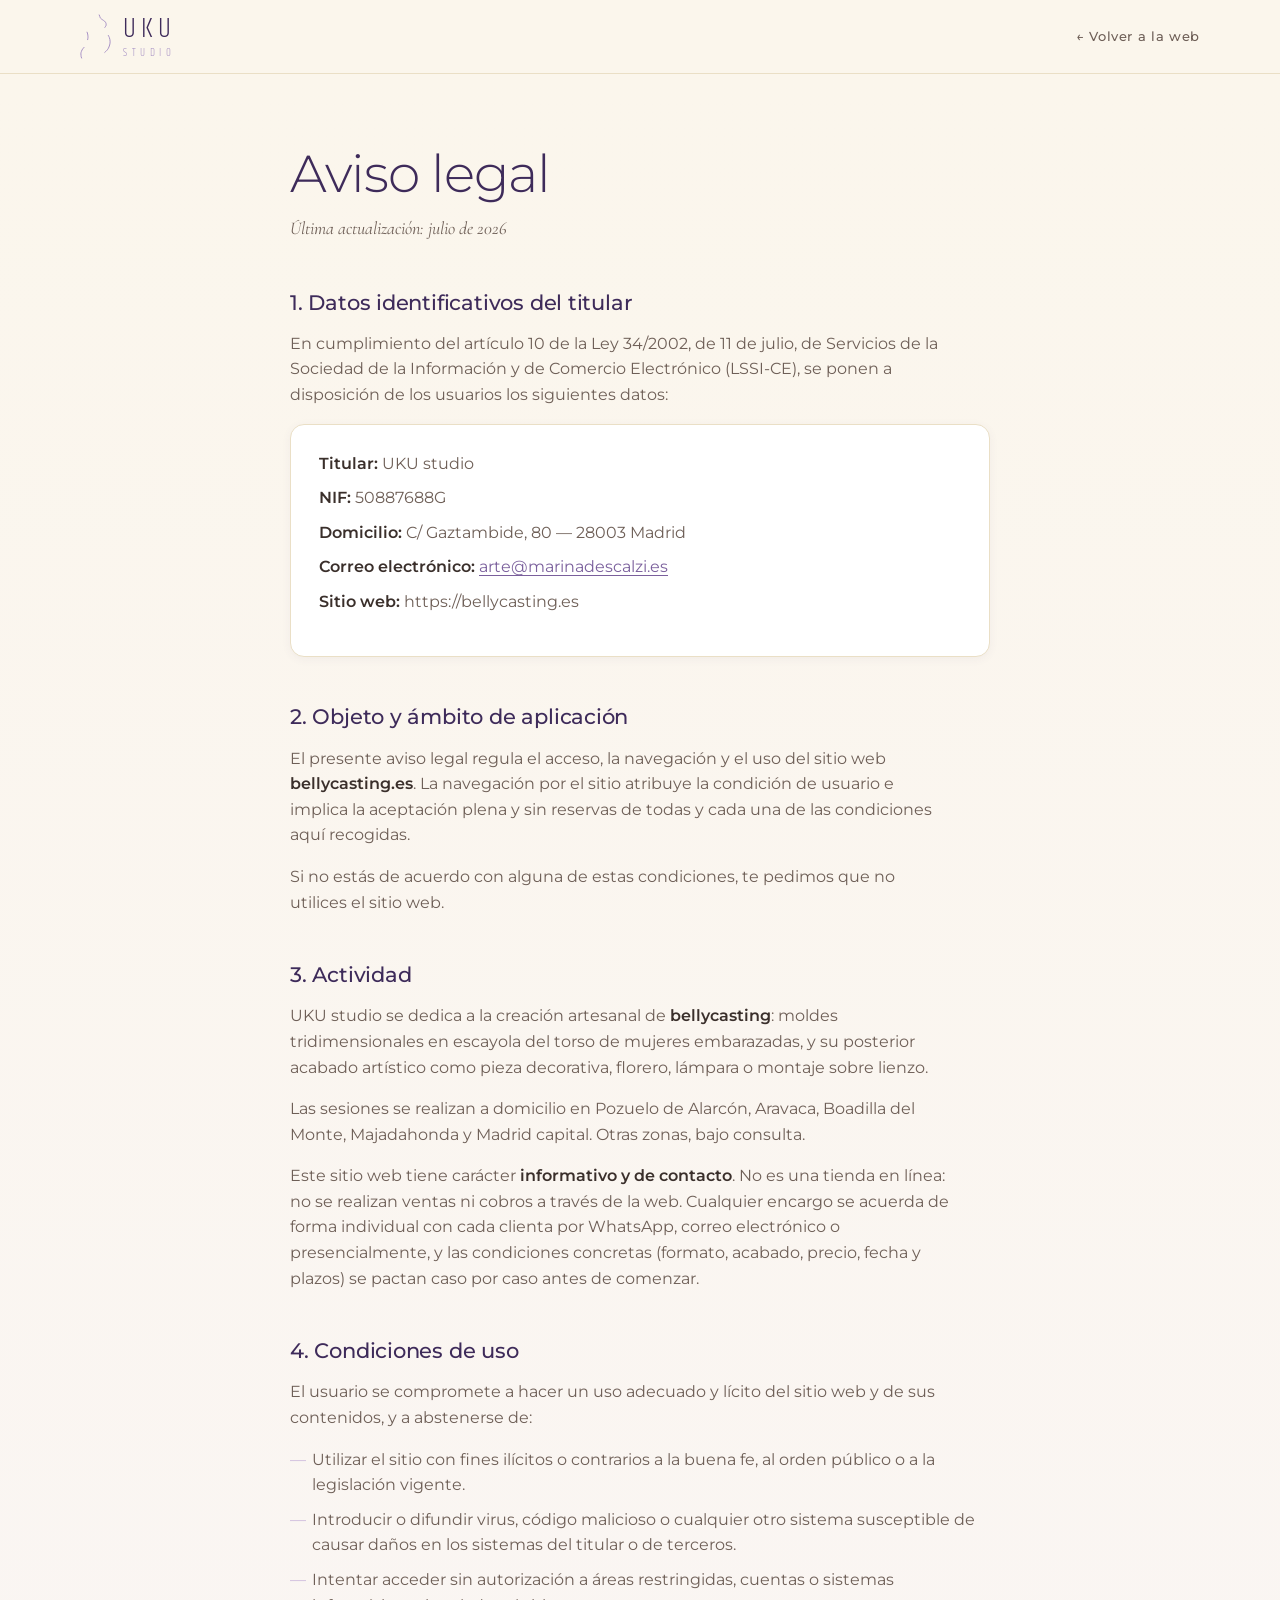
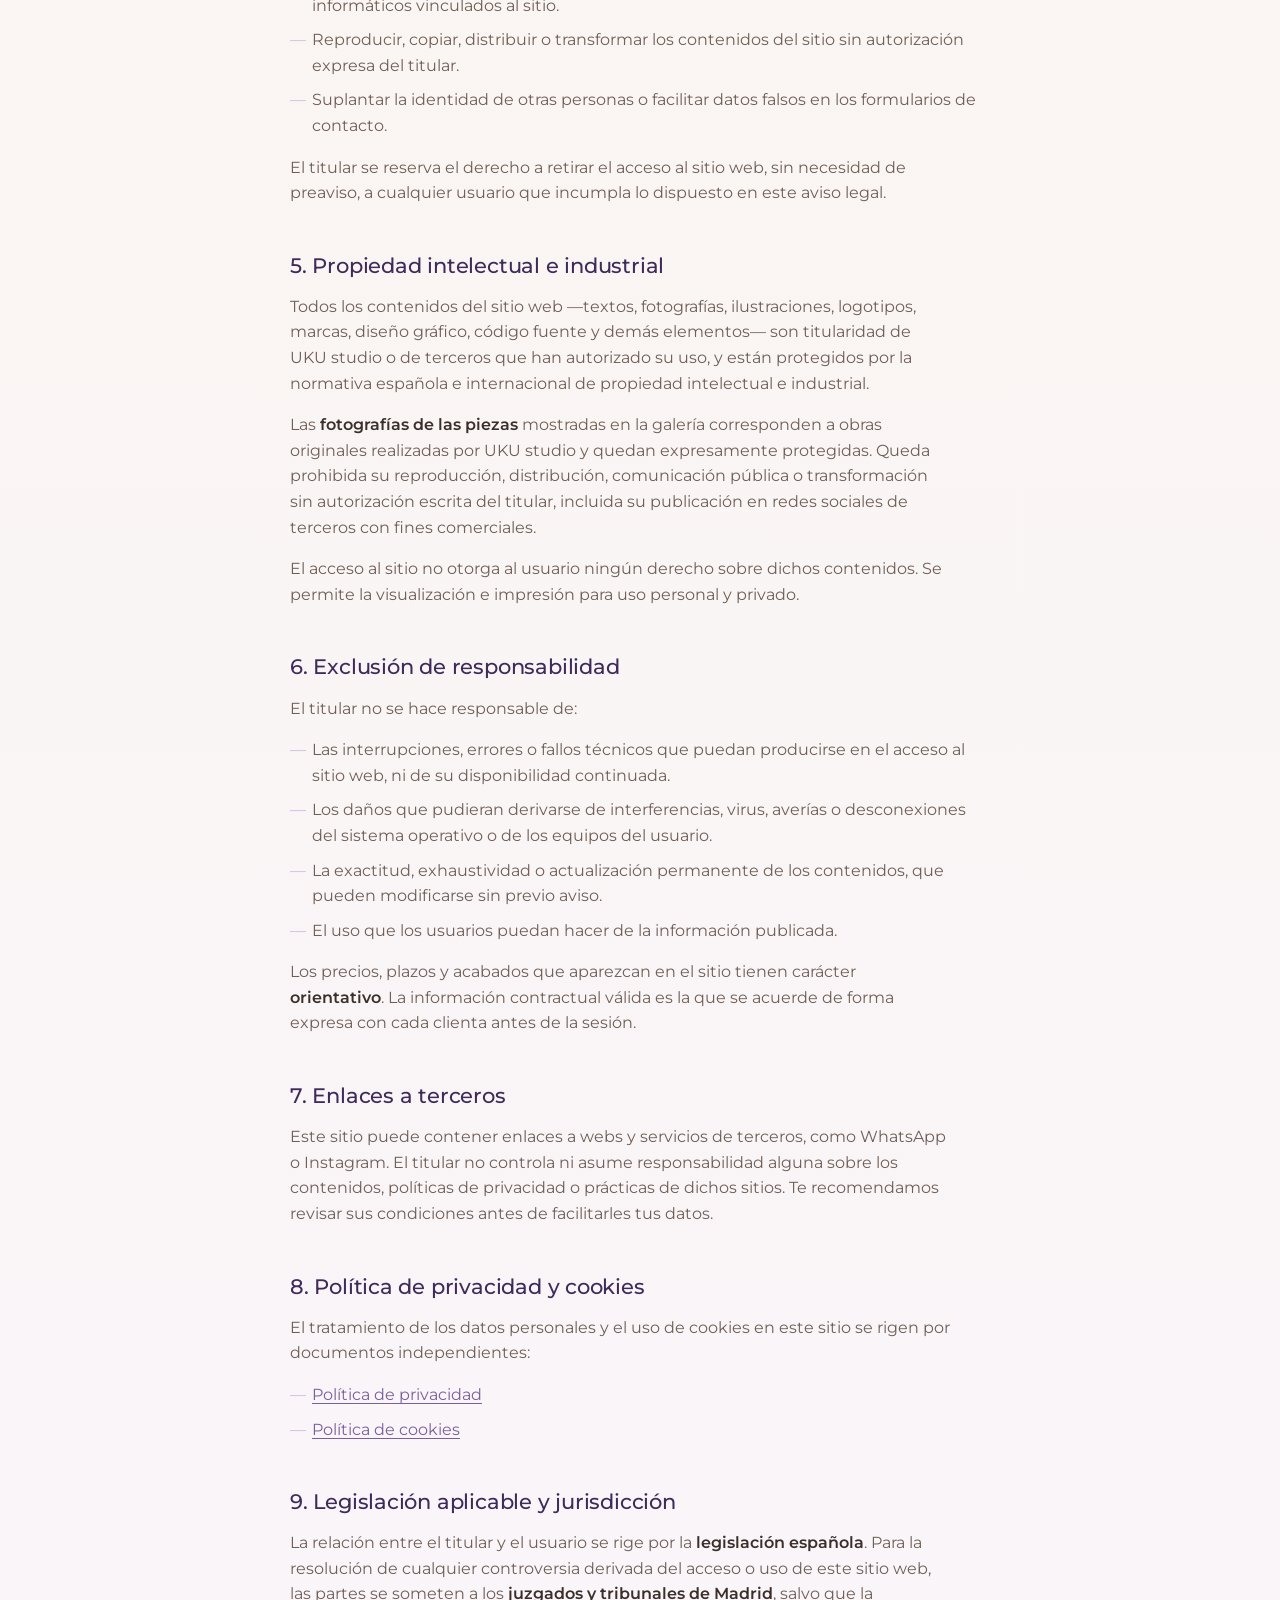
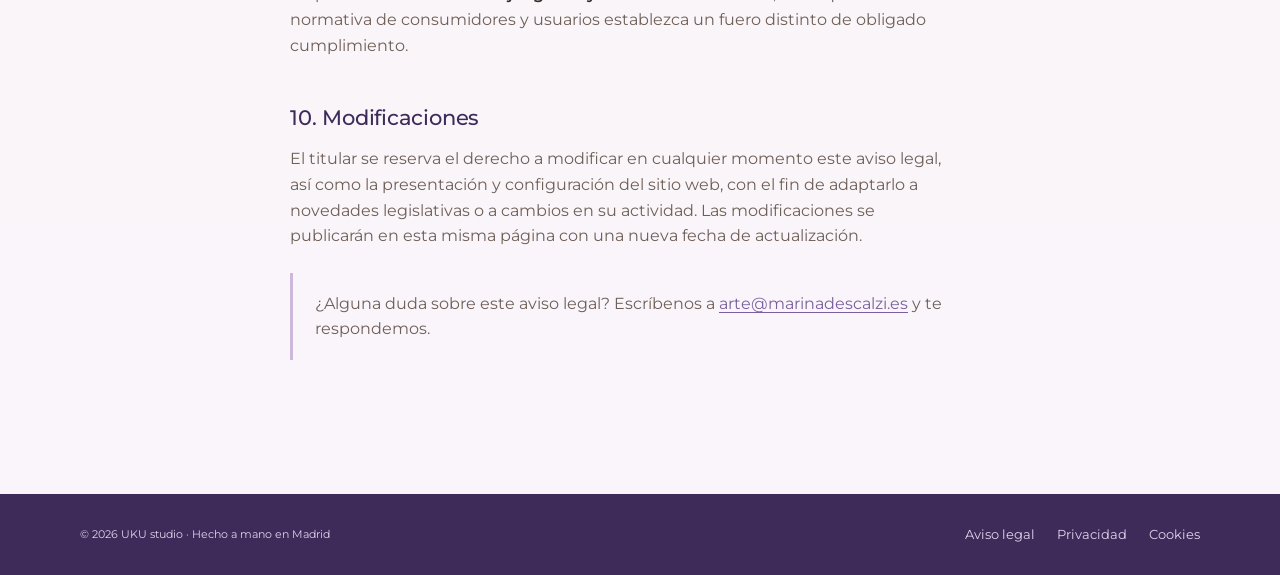
==== aviso-legal.html @ 210c11bb "Email de contacto y textos legales Email: hola@bellycasting.es pasa a arte@marinadescalzi.es en la s" ====
<!DOCTYPE html>
<html lang="es">
<head>
    <meta charset="UTF-8">
    <meta name="viewport" content="width=device-width, initial-scale=1.0">
    <meta name="description" content="Aviso legal de UKU studio — bellycasting artesanal en Madrid.">
    <meta name="robots" content="index, follow">
    <title>Aviso legal — UKU studio</title>
    <link rel="icon" type="image/svg+xml" href="images/favicon.svg">
    <link rel="preconnect" href="https://fonts.googleapis.com">
    <link rel="preconnect" href="https://fonts.gstatic.com" crossorigin>
    <link href="https://fonts.googleapis.com/css2?family=Cormorant+Garamond:ital,wght@0,400;0,500;1,400&family=Khand:wght@300;400;500&family=Montserrat:wght@300;400;500;600;700&display=swap" rel="stylesheet">
    <link rel="stylesheet" href="styles.css">
</head>
<body>

    <header class="legal-nav">
        <div class="legal-nav__inner">
            <a href="index.html" class="nav__brand" aria-label="UKU studio - Inicio">
                <span class="nav__brand-mark" aria-hidden="true">
                    <svg viewBox="-3 -3 106 153.2" xmlns="http://www.w3.org/2000/svg">
                        <path d="M62.7 0 C63 0.9 64 3.6 64.7 5.4 C65.4 7.2 65.8 9.1 67.2 10.9 C68.6 12.6 70.8 14.1 73.1 15.8 C75.4 17.5 79 19.4 81 21.2 C83 23 84.3 24.9 85.2 26.7 C86.1 28.4 86.3 29.9 86.4 31.6 C86.5 33.3 86.4 35.2 85.7 37 C84.9 38.8 82.6 41.6 82 42.5"/>
                        <path d="M21.2 58.8 C21.4 59.3 21.9 60.7 22.2 61.7 C22.6 62.8 23 64 23.2 65.2 C23.5 66.3 23.5 67.6 23.7 68.6 C23.9 69.7 24.1 70.6 24.2 71.6 C24.3 72.6 24.2 73.5 24.2 74.6 C24.2 75.6 24.3 76.9 24.2 78 C24.1 79.2 23.9 80.4 23.7 81.5 C23.5 82.6 23.3 84 23.2 84.4"/>
                        <path d="M93.8 70.1 C94.4 71.4 96.6 75.1 97.5 77.5 C98.4 79.9 98.8 82.1 99.3 84.4 C99.7 86.8 100 89.5 100 91.9 C100 94.2 99.7 96.4 99.3 98.8 C98.8 101.2 98.1 103.7 97.3 106.2 C96.4 108.6 95.4 111.2 94.1 113.6 C92.8 116 91.4 118.1 89.4 120.5 C87.3 122.9 83 126.7 81.7 127.9"/>
                        <path d="M10.9 110.6 C10.2 111.4 8.3 113.6 7.2 115.1 C6 116.5 4.8 117.9 4 119.5 C3.1 121.1 2.6 122.9 2 124.4 C1.4 126 0.8 127.4 0.5 128.9 C0.2 130.4 0 131.8 0 133.3 C0 134.9 0.3 136.7 0.5 138.3 C0.7 139.8 0.7 141.2 1 142.7 C1.3 144.2 2.2 146.4 2.5 147.2"/>
                    </svg>
                </span>
                <span class="nav__brand-text">
                    <span class="nav__brand-name">UKU</span>
                    <span class="nav__brand-sub" aria-label="studio"><span>S</span><span>T</span><span>U</span><span>D</span><span>I</span><span>O</span></span>
                </span>
            </a>
            <a href="index.html" class="legal-nav__back">← Volver a la web</a>
        </div>
    </header>

    <main class="legal">
        <div class="legal__inner">
            <h1>Aviso legal</h1>
            <p class="legal__updated">Última actualización: julio de 2026</p>

            <h2>1. Datos identificativos del titular</h2>
            <p>En cumplimiento del artículo 10 de la Ley 34/2002, de 11 de julio, de Servicios de la Sociedad de la Información y de Comercio Electrónico (LSSI-CE), se ponen a disposición de los usuarios los siguientes datos:</p>
            <div class="legal__card">
                <ul>
                    <li><strong>Titular:</strong> UKU studio</li>
                    <li><strong>NIF:</strong> 50887688G</li>
                    <li><strong>Domicilio:</strong> C/ Gaztambide, 80 — 28003 Madrid</li>
                    <li><strong>Correo electrónico:</strong> <a href="mailto:arte@marinadescalzi.es">arte@marinadescalzi.es</a></li>
                    <li><strong>Sitio web:</strong> https://bellycasting.es</li>
                </ul>
            </div>

            <h2>2. Objeto y ámbito de aplicación</h2>
            <p>El presente aviso legal regula el acceso, la navegación y el uso del sitio web <strong>bellycasting.es</strong>. La navegación por el sitio atribuye la condición de usuario e implica la aceptación plena y sin reservas de todas y cada una de las condiciones aquí recogidas.</p>
            <p>Si no estás de acuerdo con alguna de estas condiciones, te pedimos que no utilices el sitio web.</p>

            <h2>3. Actividad</h2>
            <p>UKU studio se dedica a la creación artesanal de <strong>bellycasting</strong>: moldes tridimensionales en escayola del torso de mujeres embarazadas, y su posterior acabado artístico como pieza decorativa, florero, lámpara o montaje sobre lienzo.</p>
            <p>Las sesiones se realizan a domicilio en Pozuelo de Alarcón, Aravaca, Boadilla del Monte, Majadahonda y Madrid capital. Otras zonas, bajo consulta.</p>
            <p>Este sitio web tiene carácter <strong>informativo y de contacto</strong>. No es una tienda en línea: no se realizan ventas ni cobros a través de la web. Cualquier encargo se acuerda de forma individual con cada clienta por WhatsApp, correo electrónico o presencialmente, y las condiciones concretas (formato, acabado, precio, fecha y plazos) se pactan caso por caso antes de comenzar.</p>

            <h2>4. Condiciones de uso</h2>
            <p>El usuario se compromete a hacer un uso adecuado y lícito del sitio web y de sus contenidos, y a abstenerse de:</p>
            <ul>
                <li>Utilizar el sitio con fines ilícitos o contrarios a la buena fe, al orden público o a la legislación vigente.</li>
                <li>Introducir o difundir virus, código malicioso o cualquier otro sistema susceptible de causar daños en los sistemas del titular o de terceros.</li>
                <li>Intentar acceder sin autorización a áreas restringidas, cuentas o sistemas informáticos vinculados al sitio.</li>
                <li>Reproducir, copiar, distribuir o transformar los contenidos del sitio sin autorización expresa del titular.</li>
                <li>Suplantar la identidad de otras personas o facilitar datos falsos en los formularios de contacto.</li>
            </ul>
            <p>El titular se reserva el derecho a retirar el acceso al sitio web, sin necesidad de preaviso, a cualquier usuario que incumpla lo dispuesto en este aviso legal.</p>

            <h2>5. Propiedad intelectual e industrial</h2>
            <p>Todos los contenidos del sitio web —textos, fotografías, ilustraciones, logotipos, marcas, diseño gráfico, código fuente y demás elementos— son titularidad de UKU studio o de terceros que han autorizado su uso, y están protegidos por la normativa española e internacional de propiedad intelectual e industrial.</p>
            <p>Las <strong>fotografías de las piezas</strong> mostradas en la galería corresponden a obras originales realizadas por UKU studio y quedan expresamente protegidas. Queda prohibida su reproducción, distribución, comunicación pública o transformación sin autorización escrita del titular, incluida su publicación en redes sociales de terceros con fines comerciales.</p>
            <p>El acceso al sitio no otorga al usuario ningún derecho sobre dichos contenidos. Se permite la visualización e impresión para uso personal y privado.</p>

            <h2>6. Exclusión de responsabilidad</h2>
            <p>El titular no se hace responsable de:</p>
            <ul>
                <li>Las interrupciones, errores o fallos técnicos que puedan producirse en el acceso al sitio web, ni de su disponibilidad continuada.</li>
                <li>Los daños que pudieran derivarse de interferencias, virus, averías o desconexiones del sistema operativo o de los equipos del usuario.</li>
                <li>La exactitud, exhaustividad o actualización permanente de los contenidos, que pueden modificarse sin previo aviso.</li>
                <li>El uso que los usuarios puedan hacer de la información publicada.</li>
            </ul>
            <p>Los precios, plazos y acabados que aparezcan en el sitio tienen carácter <strong>orientativo</strong>. La información contractual válida es la que se acuerde de forma expresa con cada clienta antes de la sesión.</p>

            <h2>7. Enlaces a terceros</h2>
            <p>Este sitio puede contener enlaces a webs y servicios de terceros, como WhatsApp o Instagram. El titular no controla ni asume responsabilidad alguna sobre los contenidos, políticas de privacidad o prácticas de dichos sitios. Te recomendamos revisar sus condiciones antes de facilitarles tus datos.</p>

            <h2>8. Política de privacidad y cookies</h2>
            <p>El tratamiento de los datos personales y el uso de cookies en este sitio se rigen por documentos independientes:</p>
            <ul>
                <li><a href="politica-privacidad.html">Política de privacidad</a></li>
                <li><a href="politica-cookies.html">Política de cookies</a></li>
            </ul>

            <h2>9. Legislación aplicable y jurisdicción</h2>
            <p>La relación entre el titular y el usuario se rige por la <strong>legislación española</strong>. Para la resolución de cualquier controversia derivada del acceso o uso de este sitio web, las partes se someten a los <strong>juzgados y tribunales de Madrid</strong>, salvo que la normativa de consumidores y usuarios establezca un fuero distinto de obligado cumplimiento.</p>

            <h2>10. Modificaciones</h2>
            <p>El titular se reserva el derecho a modificar en cualquier momento este aviso legal, así como la presentación y configuración del sitio web, con el fin de adaptarlo a novedades legislativas o a cambios en su actividad. Las modificaciones se publicarán en esta misma página con una nueva fecha de actualización.</p>

            <div class="legal__note">
                <p>¿Alguna duda sobre este aviso legal? Escríbenos a <a href="mailto:arte@marinadescalzi.es">arte@marinadescalzi.es</a> y te respondemos.</p>
            </div>
        </div>
    </main>

    <footer class="legal-foot">
        <div class="legal-foot__inner">
            <small>© <span id="year">2026</span> UKU studio · Hecho a mano en Madrid</small>
            <nav aria-label="Enlaces legales">
                <a href="aviso-legal.html">Aviso legal</a>
                <a href="politica-privacidad.html">Privacidad</a>
                <a href="politica-cookies.html">Cookies</a>
            </nav>
        </div>
    </footer>

    <script src="script.js"></script>
</body>
</html>
---- styles.css ----
/* ===========================================
   UKU studio — Bellycasting
   Paleta: Lavanda suave + Crema + Blanco roto
   Tipografía: Montserrat + Cormorant Garamond
   =========================================== */

:root {
    /* --- Paleta armónica (lavanda pastel suave + crema cálido dominante) --- */
    --lavender-50:  #F9F5FB;   /* fondo suavísimo */
    --lavender-100: #F0E8F5;   /* bloques claros */
    --lavender-200: #E1D4EC;   /* acentos claros */
    --lavender-300: #CBB8DC;   /* elementos decorativos */
    --lavender-500: #A791C4;   /* primario (más suave) */
    --lavender-700: #7A5F9C;   /* hover / énfasis (más suave) */
    --lavender-900: #3E2B5A;   /* titulares */

    --cream-50:  #FBF6EC;      /* fondo principal (más cálido) */
    --cream-100: #F5EEDF;      /* fondo secundario (más visible) */
    --cream-200: #EADFC6;      /* separadores */
    --cream-300: #D9C8A3;      /* acentos crema */

    --warm-800: #3A2F2B;       /* texto principal */
    --warm-600: #6E5F57;       /* texto secundario */
    --warm-400: #A89A90;       /* texto terciario */

    --sage: #B7C7AD;           /* acento verde para equilibrio */
    --peach: #F4D4BE;          /* acento melocotón sutil */

    --white: #FFFFFF;
    --black: #1A1423;

    /* --- Tipografía --- */
    --font-sans: 'Montserrat', system-ui, -apple-system, sans-serif;
    --font-serif: 'Cormorant Garamond', Georgia, serif;

    /* --- Escalas --- */
    --radius-sm: 8px;
    --radius-md: 14px;
    --radius-lg: 24px;
    --radius-xl: 40px;

    --shadow-sm: 0 2px 10px rgba(93, 69, 121, 0.06);
    --shadow-md: 0 10px 30px rgba(93, 69, 121, 0.08);
    --shadow-lg: 0 30px 60px rgba(93, 69, 121, 0.12);

    --container: 1200px;
    --gutter: clamp(20px, 4vw, 40px);

    --ease: cubic-bezier(0.4, 0, 0.2, 1);
    --ease-out: cubic-bezier(0, 0, 0.2, 1);
}

/* ============ RESET ============ */
*, *::before, *::after {
    box-sizing: border-box;
    margin: 0;
    padding: 0;
}

html {
    scroll-behavior: smooth;
    -webkit-text-size-adjust: 100%;
}

body {
    font-family: var(--font-sans);
    font-weight: 400;
    color: var(--warm-800);
    background: var(--cream-50);
    line-height: 1.6;
    font-size: 16px;
    overflow-x: hidden;
    -webkit-font-smoothing: antialiased;
    -moz-osx-font-smoothing: grayscale;
}

img { max-width: 100%; height: auto; display: block; }
a { color: inherit; text-decoration: none; }
button { font: inherit; cursor: pointer; border: none; background: none; }
ul, ol { list-style: none; }

/* ============ UTILIDADES ============ */
.container {
    width: 100%;
    max-width: var(--container);
    margin: 0 auto;
    padding: 0 var(--gutter);
}

.eyebrow {
    display: inline-block;
    font-size: 12px;
    font-weight: 500;
    letter-spacing: 0.25em;
    text-transform: uppercase;
    color: var(--lavender-500);
    margin-bottom: 20px;
    padding-bottom: 10px;
    position: relative;
}
.eyebrow::after {
    content: '';
    position: absolute;
    left: 0;
    bottom: 0;
    width: 32px;
    height: 1px;
    background: var(--lavender-300);
}

h1, h2, h3, h4 {
    font-family: var(--font-sans);
    color: var(--lavender-900);
    font-weight: 300;
    line-height: 1.15;
    letter-spacing: -0.02em;
}

h1 em, h2 em, h3 em {
    font-family: var(--font-serif);
    font-style: italic;
    font-weight: 500;
    font-size: 1.15em;
    color: var(--lavender-700);
}

h1 { font-size: clamp(42px, 6vw, 72px); }
h2 { font-size: clamp(32px, 4.5vw, 54px); }
h3 { font-size: clamp(20px, 2vw, 26px); font-weight: 500; }
h4 { font-size: 14px; font-weight: 600; letter-spacing: 0.1em; text-transform: uppercase; }

p { color: var(--warm-600); max-width: 60ch; }

.section-head {
    max-width: 640px;
    margin-bottom: 64px;
}
.section-head--center {
    margin-left: auto;
    margin-right: auto;
    text-align: center;
}
.section-head--center .eyebrow { display: inline-block; }
.section-head--center .eyebrow::after { left: 50%; transform: translateX(-50%); }
.section-head--center p { margin: 0 auto; }
.section-head p {
    margin-top: 20px;
    font-size: 17px;
    line-height: 1.7;
}

/* ============ BOTONES ============ */
.btn {
    display: inline-flex;
    align-items: center;
    justify-content: center;
    gap: 10px;
    padding: 16px 30px;
    font-size: 14px;
    font-weight: 500;
    letter-spacing: 0.05em;
    border-radius: 100px;
    transition: all 0.35s var(--ease);
    cursor: pointer;
    white-space: nowrap;
    border: 1px solid transparent;
}

.btn--primary {
    background: linear-gradient(135deg, var(--lavender-500) 0%, var(--lavender-700) 100%);
    color: var(--white);
    box-shadow: 0 10px 28px rgba(93, 69, 121, 0.3), inset 0 1px 0 rgba(255, 255, 255, 0.15);
    position: relative;
    overflow: hidden;
}
.btn--primary::after {
    content: '';
    position: absolute;
    inset: 0;
    background: linear-gradient(135deg, var(--lavender-700) 0%, var(--lavender-900) 100%);
    opacity: 0;
    transition: opacity 0.35s var(--ease);
    z-index: 0;
}
.btn--primary > * { position: relative; z-index: 1; }
.btn--primary:hover {
    transform: translateY(-2px);
    box-shadow: 0 16px 36px rgba(93, 69, 121, 0.45);
}
.btn--primary:hover::after { opacity: 1; }

.btn--ghost {
    background: transparent;
    color: var(--lavender-900);
    border-color: var(--lavender-300);
}
.btn--ghost:hover {
    background: var(--lavender-100);
    border-color: var(--lavender-500);
}

.btn--lg { padding: 20px 36px; font-size: 15px; }
.btn--full { width: 100%; }

.link-arrow {
    font-size: 14px;
    font-weight: 500;
    color: var(--lavender-700);
    letter-spacing: 0.03em;
    transition: color 0.3s var(--ease);
    display: inline-flex;
    align-items: center;
    gap: 6px;
}
.link-arrow span { transition: transform 0.3s var(--ease); display: inline-block; }
.link-arrow:hover { color: var(--lavender-900); }
.link-arrow:hover span { transform: translateX(4px); }

/* ============ NAV ============ */
.nav {
    position: fixed;
    top: 0;
    left: 0;
    right: 0;
    z-index: 100;
    padding: 18px 0;
    background: rgba(253, 251, 246, 0.75);
    backdrop-filter: blur(18px);
    -webkit-backdrop-filter: blur(18px);
    border-bottom: 1px solid transparent;
    transition: all 0.3s var(--ease);
}
.nav.is-scrolled {
    padding: 12px 0;
    background: rgba(253, 251, 246, 0.92);
    border-bottom-color: var(--cream-200);
}

.nav__inner {
    max-width: var(--container);
    margin: 0 auto;
    padding: 0 var(--gutter);
    display: flex;
    align-items: center;
    justify-content: space-between;
    gap: 40px;
}

.nav__brand {
    display: flex;
    align-items: center;
    gap: 12px;
    color: var(--lavender-900);
}
.nav__brand-mark {
    color: var(--lavender-500);
    width: 31px;
    height: 45px;
    display: block;
    flex-shrink: 0;
}
.nav__brand-mark svg { width: 100%; height: 100%; }
/* el trazo del logo es un filete finísimo; a tamaño de cabecera hay que
   engordarlo o desaparece, así que el grosor se fija en cada contexto */
.nav__brand-mark path { stroke-width: 3.4; }
.nav__brand-mark svg,
.hero__logo svg {
    fill: none;
    stroke: currentColor;
    stroke-linecap: round;
}
.nav__brand-text {
    display: inline-flex;
    flex-direction: column;
    line-height: 1;
    align-items: stretch;
}
.nav__brand-name {
    font-family: 'Khand', var(--font-sans);
    font-style: normal;
    font-size: 28px;
    font-weight: 300;
    color: var(--lavender-900);
    letter-spacing: 0.18em;
    text-transform: uppercase;
    text-align: left;
    /* el letter-spacing deja un hueco sobrante después de la última 'U';
       lo descontamos para que la caja mida exactamente el ancho visible de
       UKU y 'STUDIO' pueda empezar y terminar justo en los mismos puntos */
    margin-right: -0.18em;
}
.nav__brand-sub {
    display: flex;
    justify-content: space-between;
    letter-spacing: 0;
    font-family: 'Khand', var(--font-sans);
    font-size: 11px;
    font-weight: 300;
    text-transform: uppercase;
    color: var(--lavender-500);
    margin-top: 4px;
}
.nav__brand-sub span {
    flex: 0 0 auto;
}

.nav__links {
    display: flex;
    align-items: center;
    gap: 34px;
}
.nav__links a {
    font-size: 13px;
    font-weight: 500;
    letter-spacing: 0.05em;
    color: var(--warm-800);
    position: relative;
    padding: 6px 0;
    transition: color 0.3s var(--ease);
}
.nav__links a:not(.nav__cta)::after {
    content: '';
    position: absolute;
    left: 0; right: 0; bottom: 0;
    height: 1px;
    background: var(--lavender-500);
    transform: scaleX(0);
    transform-origin: center;
    transition: transform 0.3s var(--ease);
}
.nav__links a:not(.nav__cta):hover { color: var(--lavender-700); }
.nav__links a:not(.nav__cta):hover::after { transform: scaleX(1); }
.nav__links a:not(.nav__cta).is-active { color: var(--lavender-900); }
.nav__links a:not(.nav__cta).is-active::after { transform: scaleX(1); background: var(--lavender-900); }

.nav__cta {
    background: linear-gradient(135deg, var(--lavender-500) 0%, var(--lavender-700) 100%);
    color: var(--white) !important;
    padding: 12px 22px !important;
    border-radius: 100px;
    transition: all 0.3s var(--ease);
    box-shadow: 0 6px 18px rgba(141, 111, 177, 0.3);
}
.nav__cta::after { display: none !important; }
.nav__cta:hover {
    background: linear-gradient(135deg, var(--lavender-700) 0%, var(--lavender-900) 100%);
    transform: translateY(-1px);
    box-shadow: 0 10px 24px rgba(93, 69, 121, 0.4);
}

.nav__toggle {
    display: none;
    width: 32px;
    height: 32px;
    flex-direction: column;
    justify-content: center;
    gap: 5px;
    padding: 4px;
}
.nav__toggle span {
    display: block;
    height: 1.5px;
    background: var(--lavender-900);
    border-radius: 2px;
    transition: all 0.3s var(--ease);
}
.nav__toggle[aria-expanded="true"] span:nth-child(1) { transform: translateY(7px) rotate(45deg); }
.nav__toggle[aria-expanded="true"] span:nth-child(2) { opacity: 0; }
.nav__toggle[aria-expanded="true"] span:nth-child(3) { transform: translateY(-6px) rotate(-45deg); }

/* ============ HERO ============ */
.hero {
    position: relative;
    min-height: 100vh;
    padding: 140px 0 80px;
    display: flex;
    align-items: center;
    overflow: hidden;
    background: linear-gradient(155deg, var(--cream-100) 0%, var(--cream-50) 35%, var(--lavender-50) 70%, var(--lavender-100) 100%);
}

.hero__bg {
    position: absolute;
    inset: 0;
    pointer-events: none;
}
.hero__blob {
    position: absolute;
    border-radius: 50%;
    filter: blur(90px);
}
.hero__blob--1 {
    width: 620px;
    height: 620px;
    top: -180px;
    right: -160px;
    background: var(--lavender-300);
    opacity: 0.75;
}
.hero__blob--2 {
    width: 460px;
    height: 460px;
    bottom: -120px;
    left: -140px;
    background: var(--lavender-200);
    opacity: 0.6;
}
.hero::before {
    content: '';
    position: absolute;
    top: 20%;
    left: 35%;
    width: 300px;
    height: 300px;
    border-radius: 50%;
    background: var(--peach);
    opacity: 0.22;
    filter: blur(90px);
    pointer-events: none;
}

.hero__grid {
    width: 100%;
    max-width: var(--container);
    margin: 0 auto;
    padding: 0 var(--gutter);
    display: grid;
    grid-template-columns: 1.1fr 1fr;
    gap: 80px;
    align-items: center;
    position: relative;
    z-index: 1;
}

.hero__copy { max-width: 560px; }

.hero__title {
    font-size: clamp(52px, 7vw, 92px);
    line-height: 1.02;
    letter-spacing: -0.03em;
    margin-bottom: 28px;
}

.hero__lead {
    font-size: 18px;
    line-height: 1.7;
    color: var(--warm-600);
    margin-bottom: 40px;
    max-width: 480px;
}

.hero__cta {
    display: flex;
    gap: 14px;
    flex-wrap: wrap;
    margin-bottom: 48px;
}

.hero__badges {
    display: flex;
    flex-wrap: wrap;
    gap: 24px 32px;
    font-size: 13px;
    color: var(--warm-600);
    letter-spacing: 0.03em;
}
.hero__badges li { display: flex; align-items: center; gap: 8px; }
.hero__badges span {
    color: var(--lavender-500);
    font-size: 8px;
    width: 10px;
    height: 10px;
    background: var(--lavender-500);
    border-radius: 50%;
    display: inline-block;
    box-shadow: 0 0 0 4px var(--lavender-100);
    text-indent: -9999px;
}

.hero__visual { position: relative; }

.hero__frame {
    position: relative;
    aspect-ratio: 4 / 5;
    max-width: 460px;
    margin-left: auto;
    border-radius: var(--radius-lg);
    overflow: visible;
}
.hero__img {
    position: absolute;
    inset: 0;
    background-size: cover;
    background-position: center;
    border-radius: var(--radius-lg);
    box-shadow: 0 40px 80px rgba(93, 69, 121, 0.25), 0 20px 40px rgba(93, 69, 121, 0.15);
    filter: none;
}
.hero__img::after {
    content: '';
    position: absolute;
    inset: 0;
    border-radius: var(--radius-lg);
    background: linear-gradient(180deg, rgba(141, 111, 177, 0) 50%, rgba(93, 69, 121, 0.18) 100%);
    pointer-events: none;
}
.hero__frame::before {
    content: '';
    position: absolute;
    inset: -16px;
    border: 1.5px solid var(--lavender-300);
    border-radius: var(--radius-lg);
    opacity: 0.9;
    z-index: -1;
}
.hero__frame::after {
    content: '';
    position: absolute;
    inset: -30px -30px auto auto;
    width: 80px;
    height: 80px;
    background: var(--lavender-200);
    border-radius: 50%;
    opacity: 0.4;
    filter: blur(10px);
    z-index: -1;
}

.hero__tag {
    position: absolute;
    background: var(--white);
    padding: 14px 20px;
    border-radius: var(--radius-md);
    box-shadow: var(--shadow-md);
    display: flex;
    flex-direction: column;
    gap: 2px;
}
.hero__tag small {
    font-size: 10px;
    letter-spacing: 0.2em;
    text-transform: uppercase;
    color: var(--warm-400);
}
.hero__tag strong {
    font-family: var(--font-serif);
    font-size: 20px;
    font-style: italic;
    color: var(--lavender-900);
}
.hero__tag--top { top: 30px; left: -30px; }
.hero__tag--bottom { bottom: 30px; left: -20px; }

.hero__scroll {
    position: absolute;
    bottom: 30px;
    left: 50%;
    transform: translateX(-50%);
    width: 24px;
    height: 40px;
    border: 1px solid var(--lavender-300);
    border-radius: 100px;
    display: flex;
    justify-content: center;
    padding-top: 8px;
}
.hero__scroll span {
    width: 2px;
    height: 8px;
    background: var(--lavender-500);
    border-radius: 2px;
    animation: scroll 1.8s ease-in-out infinite;
}
@keyframes scroll {
    0% { transform: translateY(0); opacity: 0; }
    50% { opacity: 1; }
    100% { transform: translateY(12px); opacity: 0; }
}

/* ============ VALUES ============ */
.values {
    padding: 100px 0 40px;
    background: var(--cream-50);
}
.values__grid {
    display: grid;
    grid-template-columns: repeat(4, 1fr);
    gap: 40px;
    padding: 50px var(--gutter);
    border-top: 1px solid var(--cream-200);
    border-bottom: 1px solid var(--cream-200);
}
.value {
    display: flex;
    flex-direction: column;
    gap: 10px;
}
.value__num {
    font-family: var(--font-serif);
    font-style: italic;
    font-size: 28px;
    color: var(--lavender-500);
    margin-bottom: 8px;
}
.value h3 {
    font-size: 18px;
    font-weight: 500;
    margin-bottom: 4px;
}
.value p {
    font-size: 14px;
    line-height: 1.6;
}

/* ============ SERVICES ============ */
.services {
    padding: 120px 0;
    background: var(--cream-50);
}

.services__grid {
    display: grid;
    grid-template-columns: repeat(3, 1fr);
    gap: 30px;
    margin-bottom: 40px;
}

.service {
    background: var(--white);
    border-radius: var(--radius-lg);
    overflow: hidden;
    transition: all 0.45s var(--ease);
    position: relative;
    border: 1px solid var(--cream-200);
    display: flex;
    flex-direction: column;
}
.service:hover {
    transform: translateY(-6px);
    box-shadow: var(--shadow-lg);
    border-color: var(--lavender-200);
}

.service--featured {
    background: linear-gradient(180deg, var(--lavender-50) 0%, var(--white) 100%);
    border-color: var(--lavender-200);
}

.service__tag {
    position: absolute;
    top: 20px;
    right: 20px;
    background: var(--lavender-900);
    color: var(--cream-50);
    font-size: 10px;
    letter-spacing: 0.15em;
    text-transform: uppercase;
    padding: 6px 14px;
    border-radius: 100px;
    z-index: 2;
}

.service__img {
    aspect-ratio: 4 / 3;
    background-size: cover;
    background-position: center;
    filter: none;
    transition: transform 0.8s var(--ease);
}
.service:hover .service__img { transform: scale(1.04); }

.service__body {
    padding: 32px 30px 30px;
    display: flex;
    flex-direction: column;
    flex: 1;
    gap: 16px;
}
.service__body h3 { font-weight: 500; }
.service__body > p {
    font-size: 15px;
    color: var(--warm-600);
    line-height: 1.6;
}

.service__features {
    margin-top: auto;
    padding: 18px 0;
    border-top: 1px solid var(--cream-200);
    display: flex;
    flex-direction: column;
    gap: 8px;
}
.service__features li {
    font-size: 13px;
    color: var(--warm-600);
    padding-left: 18px;
    position: relative;
}
.service__features li::before {
    content: '';
    position: absolute;
    left: 0;
    top: 9px;
    width: 8px;
    height: 1px;
    background: var(--lavender-500);
}

.service__foot {
    display: flex;
    justify-content: space-between;
    align-items: center;
    padding-top: 16px;
    border-top: 1px solid var(--cream-200);
}

.price {
    font-size: 13px;
    color: var(--warm-400);
    letter-spacing: 0.03em;
}
.price strong {
    font-family: var(--font-serif);
    font-style: italic;
    font-weight: 500;
    font-size: 22px;
    color: var(--lavender-900);
    display: inline-block;
    margin-left: 4px;
}

.services__note {
    text-align: center;
    font-size: 13px;
    color: var(--warm-400);
    font-style: italic;
    padding: 20px;
}

/* ============ GALLERY ============ */
.gallery {
    padding: 120px 0;
    background: linear-gradient(180deg, var(--cream-50) 0%, var(--lavender-50) 100%);
}

.gallery__grid {
    display: grid;
    grid-template-columns: repeat(3, 1fr);
    grid-auto-rows: 280px;
    gap: 18px;
}

.gallery__item {
    position: relative;
    overflow: hidden;
    border-radius: var(--radius-md);
    background: var(--cream-100);
    cursor: pointer;
}
.gallery__item img {
    width: 100%;
    height: 100%;
    object-fit: cover;
    transition: transform 0.7s var(--ease);
    filter: none;
}
.gallery__item:hover img { transform: scale(1.06); }

.gallery__item::after {
    content: '';
    position: absolute;
    inset: 0;
    background: linear-gradient(180deg, transparent 50%, rgba(47, 30, 69, 0.5) 100%);
    opacity: 0;
    transition: opacity 0.4s var(--ease);
}
.gallery__item:hover::after { opacity: 1; }

.gallery__item figcaption {
    position: absolute;
    bottom: 20px;
    left: 20px;
    z-index: 2;
    color: var(--white);
    font-family: var(--font-serif);
    font-style: italic;
    font-size: 18px;
    letter-spacing: 0.02em;
    opacity: 0;
    transform: translateY(10px);
    transition: all 0.4s var(--ease);
}
.gallery__item:hover figcaption {
    opacity: 1;
    transform: translateY(0);
}

.gallery__item--tall { grid-row: span 2; }
.gallery__item--wide { grid-column: span 2; }

/* ============ DESPUÉS DEL MOLDE ============ */
/* reutiliza .gallery__grid / .gallery__item; solo cambia el fondo para
   separarse del Proceso (crema) que va justo antes */
.finishes {
    padding: 120px 0;
    background: linear-gradient(180deg, var(--cream-50) 0%, var(--cream-100) 100%);
}
.finishes .section-head { margin-bottom: 56px; }
/* las ocho fotos son verticales: celda alta y cuatro columnas para que
   quepan en dos filas sin recortar el torso */
.finishes__grid {
    grid-template-columns: repeat(4, 1fr);
    grid-auto-rows: 420px;
}
@media (max-width: 1024px) {
    .finishes__grid { grid-template-columns: repeat(2, 1fr); grid-auto-rows: 400px; }
}
@media (max-width: 720px) {
    .finishes__grid { grid-template-columns: 1fr; grid-auto-rows: 380px; }
}

/* ============ PROCESS ============ */
.process {
    padding: 120px 0;
    background: var(--cream-50);
}

.process__steps {
    display: grid;
    grid-template-columns: repeat(5, 1fr);
    gap: 30px;
    counter-reset: step;
    position: relative;
}
.process__steps::before {
    content: '';
    position: absolute;
    top: 30px;
    left: 10%;
    right: 10%;
    height: 1px;
    background: linear-gradient(90deg, transparent, var(--lavender-300), transparent);
    z-index: 0;
}

.step {
    position: relative;
    z-index: 1;
}
.step__num {
    font-family: var(--font-serif);
    font-style: italic;
    font-size: 28px;
    color: var(--lavender-700);
    background: var(--cream-50);
    width: 60px;
    height: 60px;
    border-radius: 50%;
    border: 1px solid var(--lavender-300);
    display: flex;
    align-items: center;
    justify-content: center;
    margin-bottom: 22px;
    transition: all 0.4s var(--ease);
}
.step:hover .step__num,
.step.is-visible .step__num {
    background: var(--lavender-500);
    color: var(--white);
    border-color: var(--lavender-500);
    transform: scale(1.05);
}
.step__body h3 {
    font-size: 17px;
    font-weight: 500;
    margin-bottom: 8px;
}
.step__body p {
    font-size: 14px;
    line-height: 1.6;
    color: var(--warm-600);
}

/* ============ ABOUT ============ */
.about {
    padding: 120px 0;
    background: var(--lavender-50);
    position: relative;
    overflow: hidden;
}

.about__grid {
    display: grid;
    grid-template-columns: 1fr 1.1fr;
    gap: 80px;
    align-items: center;
}

.about__image {
    position: relative;
    aspect-ratio: 3 / 4;
    max-width: 460px;
}
.about__photo {
    width: 100%;
    height: 100%;
    background-size: cover;
    background-position: center;
    border-radius: var(--radius-lg);
    filter: none;
    box-shadow: var(--shadow-lg);
}
.about__image::before {
    content: '';
    position: absolute;
    top: -20px;
    left: -20px;
    width: 100%;
    height: 100%;
    border: 1px solid var(--lavender-300);
    border-radius: var(--radius-lg);
    opacity: 0.6;
    z-index: 0;
}

.about__badge {
    position: absolute;
    bottom: -30px;
    right: -30px;
    width: 120px;
    height: 120px;
    background: var(--cream-50);
    border-radius: 50%;
    display: flex;
    align-items: center;
    justify-content: center;
    color: var(--lavender-700);
    box-shadow: var(--shadow-md);
    animation: rotate 20s linear infinite;
}
.about__badge svg { width: 100%; height: 100%; padding: 10px; }
@keyframes rotate { to { transform: rotate(360deg); } }

.about__copy { max-width: 540px; }
.about__lead {
    font-size: 18px;
    line-height: 1.6;
    color: var(--warm-800);
    margin-bottom: 20px;
    max-width: none;
}
.about__copy p {
    margin-bottom: 18px;
    line-height: 1.8;
    max-width: none;
}
.about__copy p em {
    font-family: var(--font-serif);
    font-style: italic;
    color: var(--lavender-700);
    font-size: 1.05em;
}
.about__copy .btn { margin-top: 20px; }

/* ============ FAQ ============ */
.faq {
    padding: 120px 0;
    background: var(--cream-50);
}

.faq__list {
    max-width: 820px;
    margin: 0 auto;
}

.faq__item {
    border-bottom: 1px solid var(--cream-200);
    transition: all 0.3s var(--ease);
}
.faq__item:first-child { border-top: 1px solid var(--cream-200); }

.faq__item summary {
    list-style: none;
    padding: 28px 60px 28px 0;
    cursor: pointer;
    font-size: 17px;
    font-weight: 500;
    color: var(--lavender-900);
    position: relative;
    transition: color 0.3s var(--ease);
}
.faq__item summary::-webkit-details-marker { display: none; }
.faq__item summary::after {
    content: '';
    position: absolute;
    right: 6px;
    top: 50%;
    width: 14px;
    height: 14px;
    border-right: 1.5px solid var(--lavender-500);
    border-bottom: 1.5px solid var(--lavender-500);
    transform: translateY(-70%) rotate(45deg);
    transition: all 0.35s var(--ease);
}
.faq__item[open] summary::after {
    transform: translateY(-30%) rotate(-135deg);
}
.faq__item summary:hover { color: var(--lavender-700); }

.faq__content {
    padding: 0 60px 28px 0;
    animation: fadeIn 0.4s var(--ease-out);
}
.faq__content p {
    font-size: 15px;
    line-height: 1.75;
    color: var(--warm-600);
    max-width: none;
}
.faq__content strong {
    color: var(--lavender-900);
    font-weight: 500;
}
@keyframes fadeIn {
    from { opacity: 0; transform: translateY(-4px); }
    to { opacity: 1; transform: translateY(0); }
}

/* ============ CONTACT ============ */
.contact {
    padding: 120px 0;
    background: linear-gradient(180deg, var(--cream-50) 0%, var(--lavender-100) 100%);
}

.contact__grid {
    display: grid;
    grid-template-columns: 1fr 1fr;
    gap: 80px;
    align-items: start;
}

.contact__copy h2 { margin-bottom: 20px; }
.contact__copy > p {
    font-size: 17px;
    line-height: 1.7;
    margin-bottom: 36px;
    max-width: 480px;
}

.contact__details {
    margin-top: 48px;
    display: flex;
    flex-direction: column;
    gap: 20px;
    padding-top: 40px;
    border-top: 1px solid var(--lavender-200);
}
.contact__details li {
    display: flex;
    align-items: flex-start;
    gap: 16px;
}
.contact__icon {
    width: 40px;
    height: 40px;
    border-radius: 50%;
    background: var(--white);
    display: flex;
    align-items: center;
    justify-content: center;
    color: var(--lavender-500);
    flex-shrink: 0;
    box-shadow: var(--shadow-sm);
}
.contact__details strong {
    display: block;
    font-size: 12px;
    letter-spacing: 0.1em;
    text-transform: uppercase;
    color: var(--warm-400);
    font-weight: 500;
    margin-bottom: 2px;
}
.contact__details a {
    color: var(--lavender-700);
    transition: color 0.3s var(--ease);
}
.contact__details a:hover { color: var(--lavender-900); }

.contact__form {
    background: var(--white);
    padding: 44px 40px;
    border-radius: var(--radius-lg);
    box-shadow: var(--shadow-md);
    border: 1px solid var(--cream-200);
}
.contact__form h3 {
    font-size: 22px;
    font-weight: 500;
    margin-bottom: 28px;
}

.field { margin-bottom: 20px; }
.field label {
    display: block;
    font-size: 12px;
    font-weight: 500;
    letter-spacing: 0.08em;
    text-transform: uppercase;
    color: var(--warm-600);
    margin-bottom: 8px;
}
.field input,
.field textarea {
    width: 100%;
    padding: 14px 18px;
    background: var(--cream-50);
    border: 1px solid var(--cream-200);
    border-radius: var(--radius-sm);
    font-family: inherit;
    font-size: 15px;
    color: var(--warm-800);
    transition: all 0.3s var(--ease);
}
.field input:focus,
.field textarea:focus {
    outline: none;
    border-color: var(--lavender-500);
    background: var(--white);
    box-shadow: 0 0 0 4px var(--lavender-100);
}
.field textarea { resize: vertical; min-height: 100px; }

.field--half {
    display: grid;
    grid-template-columns: 1fr 1fr;
    gap: 14px;
    margin-bottom: 20px;
}
.field--half label { margin-bottom: 8px; }

.form__note {
    display: block;
    font-size: 11px;
    color: var(--warm-400);
    text-align: center;
    margin-top: 16px;
    line-height: 1.5;
}
.form__note a {
    color: var(--lavender-700);
    text-decoration: underline;
    text-underline-offset: 2px;
}
.form__note a:hover { color: var(--lavender-900); }

/* ============ FOOTER ============ */
.footer {
    background: var(--lavender-900);
    color: var(--cream-100);
    padding: 80px 0 0;
}
.footer__inner {
    display: grid;
    grid-template-columns: 1.2fr 2fr;
    gap: 60px;
    padding-bottom: 60px;
}
.footer__brand .nav__brand-text {
    margin-bottom: 16px;
}
.footer__brand .nav__brand-name {
    color: var(--cream-50);
    font-size: 42px;
}
.footer__brand .nav__brand-sub {
    color: var(--lavender-300);
    font-size: 14px;
    margin-top: 6px;
}
.footer__brand p {
    color: var(--lavender-300);
    font-size: 14px;
    margin-top: 20px;
    line-height: 1.7;
    max-width: none;
}
.footer__cols {
    display: grid;
    grid-template-columns: repeat(3, 1fr);
    gap: 30px;
}
.footer__cols h4 {
    color: var(--cream-50);
    margin-bottom: 20px;
    font-size: 11px;
}
.footer__cols a {
    display: block;
    padding: 6px 0;
    color: var(--lavender-300);
    font-size: 14px;
    transition: color 0.3s var(--ease);
}
.footer__cols a:hover { color: var(--cream-50); }

.footer__bottom {
    border-top: 1px solid rgba(255, 255, 255, 0.08);
    padding: 22px 0;
    text-align: center;
}
.footer__bottom small {
    color: var(--lavender-300);
    font-size: 12px;
    letter-spacing: 0.05em;
}

/* ============ BACK TO TOP ============ */
.back-top {
    position: fixed;
    bottom: 76px;
    right: 20px;
    width: 40px;
    height: 40px;
    aspect-ratio: 1 / 1;
    padding: 0;
    border: 1px solid var(--lavender-300);
    border-radius: 50%;
    background: rgba(253, 251, 246, 0.92);
    color: var(--lavender-700);
    display: flex;
    align-items: center;
    justify-content: center;
    cursor: pointer;
    z-index: 90;
    opacity: 0;
    pointer-events: none;
    transform: translateY(8px);
    transition: opacity 0.3s var(--ease), transform 0.3s var(--ease), background 0.3s var(--ease);
    box-shadow: 0 4px 12px rgba(62, 43, 90, 0.08);
}
.back-top.is-visible {
    opacity: 1;
    pointer-events: auto;
    transform: translateY(0);
}
.back-top:hover {
    background: var(--lavender-500);
    color: var(--white);
    border-color: var(--lavender-500);
}
@media (max-width: 720px) {
    .back-top { bottom: 66px; right: 16px; width: 36px; height: 36px; }
}

/* ============ WHATSAPP FLOAT ============ */
.wa-float {
    position: fixed;
    bottom: 20px;
    right: 20px;
    width: 44px;
    height: 44px;
    aspect-ratio: 1 / 1;
    padding: 0;
    border-radius: 50%;
    background: #25D366;
    color: white;
    display: flex;
    align-items: center;
    justify-content: center;
    z-index: 90;
    box-shadow: 0 4px 12px rgba(37, 211, 102, 0.3);
    transition: all 0.3s var(--ease);
}
.wa-float svg { width: 22px; height: 22px; }
.wa-float:hover {
    transform: scale(1.08);
    box-shadow: 0 8px 20px rgba(37, 211, 102, 0.45);
}

/* ============ REVEAL ANIMATION ============ */
.reveal {
    opacity: 0;
    transform: translateY(24px);
    transition: opacity 0.9s var(--ease-out), transform 0.9s var(--ease-out);
}
.reveal.is-visible {
    opacity: 1;
    transform: translateY(0);
}

/* ============ HERO LOGO PLACEHOLDER ============ */
.hero__title-row {
    display: flex;
    align-items: center;
    gap: 24px;
    margin-bottom: 28px;
}
.hero__title-row .hero__title {
    margin-bottom: 0;
    flex: 1;
}
.hero__logo {
    width: 102px;
    height: 148px;
    flex-shrink: 0;
    color: var(--lavender-700);
    display: flex;
    align-items: center;
    justify-content: center;
}
.hero__logo svg {
    width: 100%;
    height: 100%;
}
.hero__logo path { stroke-width: 1.8; }
@media (max-width: 720px) {
    .hero__title-row { gap: 16px; }
    .hero__logo { width: 66px; height: 96px; }
    .hero__logo path { stroke-width: 2.6; }
}

/* ============ SERVICIOS — 4 COLUMNAS ============ */
.services__grid--four {
    grid-template-columns: repeat(4, 1fr);
    gap: 24px;
}
.services__grid--four .service__body {
    padding: 24px 22px 22px;
    gap: 12px;
}
.services__grid--four .service__body h3 {
    font-size: 22px;
}
.service__caption {
    font-family: var(--font-serif);
    font-style: italic;
    font-size: 14px;
    color: var(--lavender-700);
    margin-top: -4px;
}

/* ============ ACABADOS Y MATERIALES ============ */
.materials {
    display: grid;
    grid-template-columns: 1.1fr 0.9fr;
    gap: 50px;
    align-items: center;
    margin: 60px 0 30px;
    padding: 50px;
    background: var(--lavender-50);
    border-radius: var(--radius-lg);
    border: 1px solid var(--lavender-100);
}
.materials__copy h3 {
    font-size: clamp(24px, 2.4vw, 32px);
    font-weight: 500;
    margin: 8px 0 16px;
    color: var(--lavender-900);
}
.materials__copy p {
    color: var(--warm-600);
    font-size: 15px;
    margin-bottom: 20px;
    line-height: 1.65;
}
.materials__list {
    display: grid;
    grid-template-columns: repeat(2, 1fr);
    gap: 10px 24px;
}
.materials__list li {
    font-size: 14px;
    color: var(--warm-800);
    padding-left: 18px;
    position: relative;
}
.materials__list li::before {
    content: '';
    position: absolute;
    left: 0;
    top: 9px;
    width: 8px;
    height: 1px;
    background: var(--lavender-500);
}
.materials__image {
    aspect-ratio: 1 / 1;
    background-size: cover;
    background-position: center;
    border-radius: var(--radius-md);
    box-shadow: var(--shadow-md);
}

/* ============ SIGNIFICADO DE UKU ============ */
.about__meaning {
    margin: 36px 0 28px;
    padding: 28px 30px;
    border-left: 2px solid var(--lavender-300);
    background: var(--lavender-50);
    border-radius: 0 var(--radius-md) var(--radius-md) 0;
}
.about__meaning-title {
    font-family: var(--font-serif);
    font-weight: 500;
    font-size: 28px;
    color: var(--lavender-900);
    letter-spacing: 0.12em;
    margin-bottom: 6px;
}
.about__meaning-tagline {
    font-size: 15px;
    color: var(--lavender-700);
    margin-bottom: 16px !important;
}
.about__meaning p {
    color: var(--warm-600);
    font-size: 15px;
    margin-bottom: 12px;
    line-height: 1.65;
}
.about__meaning p:last-child { margin-bottom: 0; }
.about__meaning strong {
    color: var(--lavender-900);
    font-weight: 500;
}

/* ============ RESPONSIVE ============ */
@media (max-width: 1024px) {
    .hero__grid { grid-template-columns: 1fr; gap: 60px; }
    .hero__visual { max-width: 420px; margin: 0 auto; }
    .hero__frame { margin: 0 auto; }
    .values__grid { grid-template-columns: repeat(2, 1fr); gap: 30px; }
    .services__grid { grid-template-columns: 1fr; max-width: 520px; margin: 0 auto 40px; }
    .services__grid--four { grid-template-columns: repeat(2, 1fr); max-width: none; }
    .materials { grid-template-columns: 1fr; padding: 36px; gap: 30px; }
    .materials__image { max-width: 420px; margin: 0 auto; width: 100%; }
    .gallery__grid { grid-template-columns: repeat(2, 1fr); }
    .gallery__item--wide { grid-column: span 2; }
    .process__steps { grid-template-columns: repeat(2, 1fr); }
    .process__steps::before { display: none; }
    .about__grid { grid-template-columns: 1fr; gap: 60px; }
    .about__image { margin: 0 auto; }
    .contact__grid { grid-template-columns: 1fr; gap: 60px; }
    .footer__inner { grid-template-columns: 1fr; gap: 40px; }
}

@media (max-width: 720px) {
    .nav__links {
        position: fixed;
        top: 68px;
        left: 0;
        right: 0;
        flex-direction: column;
        gap: 0;
        padding: 30px var(--gutter);
        background: var(--cream-50);
        border-bottom: 1px solid var(--cream-200);
        box-shadow: var(--shadow-md);
        transform: translateY(-120%);
        transition: transform 0.4s var(--ease);
        align-items: stretch;
    }
    .nav__links.is-open { transform: translateY(0); }
    .nav__links a {
        padding: 16px 0;
        border-bottom: 1px solid var(--cream-200);
        text-align: center;
    }
    .nav__links a:last-child { border-bottom: none; }
    .nav__cta { margin-top: 10px; text-align: center; }
    .nav__toggle { display: flex; }

    .hero { padding: 120px 0 60px; }
    .hero__title { font-size: 44px; }
    .hero__tag--top { top: 15px; left: -10px; padding: 10px 14px; }
    .hero__tag--top strong { font-size: 16px; }
    .hero__tag--bottom { bottom: 20px; left: -10px; padding: 10px 14px; }
    .hero__tag--bottom strong { font-size: 16px; }
    .hero__cta { flex-direction: column; width: 100%; }
    .hero__cta .btn { width: 100%; }

    .values { padding: 60px 0 20px; }
    .values__grid { grid-template-columns: 1fr; padding: 40px var(--gutter); }

    .services, .gallery, .process, .about, .faq, .contact { padding: 80px 0; }
    .services__grid--four { grid-template-columns: 1fr; max-width: 520px; margin: 0 auto 30px; }
    .materials { padding: 28px; }
    .materials__list { grid-template-columns: 1fr; }

    .gallery__grid { grid-template-columns: 1fr; grid-auto-rows: 260px; }
    .gallery__item--tall, .gallery__item--wide { grid-row: auto; grid-column: auto; }

    .process__steps { grid-template-columns: 1fr; gap: 24px; }

    .about__badge { width: 90px; height: 90px; bottom: -15px; right: -15px; }

    .contact__form { padding: 32px 24px; }
    .field--half { grid-template-columns: 1fr; }

    .footer { padding: 60px 0 0; }
    .footer__cols { grid-template-columns: 1fr 1fr; gap: 24px; }

    .wa-float { bottom: 16px; right: 16px; width: 40px; height: 40px; }
    .wa-float svg { width: 20px; height: 20px; }
}

@media (max-width: 480px) {
    .hero__title { font-size: 38px; }
    .hero__lead { font-size: 16px; }
    .section-head { margin-bottom: 40px; }
    .section-head p { font-size: 15px; }
}

@media (prefers-reduced-motion: reduce) {
    *, *::before, *::after {
        animation-duration: 0.01ms !important;
        transition-duration: 0.01ms !important;
    }
    .reveal { opacity: 1; transform: none; }
}

/* ============ MOLDES — variante oscura ============ */
.services--dark {
    background: linear-gradient(180deg, #1a1423 0%, #2a1f3a 100%);
    color: var(--cream-50);
}
.services--dark .section-head h2 {
    color: var(--cream-50);
}
.services--dark .section-head h2 em {
    color: var(--lavender-300);
}
.services--dark .section-head .eyebrow {
    color: var(--lavender-300);
}
.services--dark .section-head .eyebrow::after {
    background: var(--lavender-300);
}
.services--dark .section-head p,
.services--dark .section-head__sub {
    color: rgba(251, 246, 236, 0.75);
}
.services--dark .section-head__sub em {
    color: var(--cream-100);
}
.services--dark .services__note {
    color: rgba(251, 246, 236, 0.55);
}
.services--dark .service {
    background: rgba(255, 255, 255, 0.04);
    border-color: rgba(203, 184, 220, 0.18);
}
.services--dark .service:hover {
    border-color: var(--lavender-300);
    box-shadow: 0 20px 50px rgba(0, 0, 0, 0.4);
}
.services--dark .service__body h3 {
    color: var(--cream-50);
}
.services--dark .service__body > p {
    color: rgba(251, 246, 236, 0.75);
}
.services--dark .service__caption {
    color: var(--lavender-300);
}
.services--dark .service__foot {
    border-top-color: rgba(203, 184, 220, 0.18);
}
.services--dark .link-arrow {
    color: var(--lavender-300);
}
.services--dark .link-arrow:hover {
    color: var(--cream-50);
}

/* Introducción y conceptos (Moldes) */
.services__intro {
    max-width: 820px;
    margin: -20px auto 60px;
    font-family: var(--font-serif);
}
.services__intro p {
    font-size: clamp(17px, 1.5vw, 19px);
    line-height: 1.7;
    color: rgba(251, 246, 236, 0.82);
    margin-bottom: 18px;
    font-style: italic;
}
.services__concepts {
    margin-top: 24px;
    display: grid;
    gap: 14px;
    padding-left: 0;
}
.services__concepts li {
    font-family: var(--font-sans);
    font-style: normal;
    font-size: 15px;
    color: rgba(251, 246, 236, 0.78);
    padding-left: 22px;
    position: relative;
    line-height: 1.6;
}
.services__concepts li::before {
    content: '';
    position: absolute;
    left: 0;
    top: 11px;
    width: 12px;
    height: 1px;
    background: var(--lavender-300);
}
.services__concepts strong {
    color: var(--lavender-300);
    font-weight: 500;
    letter-spacing: 0.02em;
}

/* Subtítulo poético en section-head */
.section-head__sub {
    font-family: var(--font-serif);
    font-style: italic;
    font-size: clamp(18px, 1.8vw, 22px);
    line-height: 1.5;
    color: var(--warm-600);
}

/* Foto-botón (clic para ampliar) */
.service__img--btn {
    width: 100%;
    cursor: zoom-in;
    border: 0;
    padding: 0;
    position: relative;
}
.service__img--btn::after {
    content: '⤢';
    position: absolute;
    bottom: 12px;
    right: 12px;
    width: 32px;
    height: 32px;
    border-radius: 50%;
    background: rgba(26, 20, 35, 0.6);
    color: #fff;
    display: flex;
    align-items: center;
    justify-content: center;
    font-size: 14px;
    opacity: 0;
    transition: opacity 0.3s var(--ease);
    backdrop-filter: blur(6px);
}
.service:hover .service__img--btn::after {
    opacity: 1;
}

/* ============ LIGHTBOX ============ */
.lightbox {
    position: fixed;
    inset: 0;
    background: rgba(10, 7, 15, 0.92);
    display: none;
    align-items: center;
    justify-content: center;
    z-index: 1000;
    padding: 40px;
    cursor: zoom-out;
    opacity: 0;
    transition: opacity 0.25s var(--ease);
}
.lightbox.is-open {
    display: flex;
    opacity: 1;
}
.lightbox__img {
    max-width: 90vw;
    max-height: 88vh;
    border-radius: var(--radius-md);
    box-shadow: 0 30px 80px rgba(0, 0, 0, 0.6);
    object-fit: contain;
    cursor: default;
}
.lightbox__close {
    position: absolute;
    top: 24px;
    right: 24px;
    width: 44px;
    height: 44px;
    border-radius: 50%;
    background: rgba(255, 255, 255, 0.12);
    color: #fff;
    font-size: 22px;
    line-height: 1;
    cursor: pointer;
    transition: background 0.25s var(--ease);
    display: flex;
    align-items: center;
    justify-content: center;
    backdrop-filter: blur(8px);
}
.lightbox__close:hover {
    background: rgba(255, 255, 255, 0.22);
}

/* ============ PÁGINAS LEGALES ============ */
.legal-nav {
    position: sticky;
    top: 0;
    z-index: 100;
    background: rgba(251, 246, 236, 0.92);
    backdrop-filter: blur(10px);
    border-bottom: 1px solid var(--cream-200);
}
.legal-nav__inner {
    max-width: var(--container);
    margin: 0 auto;
    padding: 14px var(--gutter);
    display: flex;
    align-items: center;
    justify-content: space-between;
    gap: 24px;
}
.legal-nav__back {
    font-size: 13px;
    font-weight: 500;
    letter-spacing: 0.05em;
    color: var(--warm-600);
    transition: color 0.3s var(--ease);
}
.legal-nav__back:hover { color: var(--lavender-700); }

.legal {
    padding: 70px 0 110px;
    background: linear-gradient(180deg, var(--cream-50) 0%, var(--lavender-50) 100%);
}
.legal__inner {
    max-width: 780px;
    margin: 0 auto;
    padding: 0 var(--gutter);
}
.legal h1 {
    font-size: clamp(34px, 5vw, 52px);
    font-weight: 300;
    color: var(--lavender-900);
    letter-spacing: -0.02em;
    margin-bottom: 10px;
}
.legal__updated {
    font-family: var(--font-serif);
    font-style: italic;
    font-size: 18px;
    color: var(--warm-400);
    margin-bottom: 44px;
}
.legal h2 {
    font-size: 21px;
    font-weight: 500;
    color: var(--lavender-900);
    margin: 48px 0 16px;
    letter-spacing: -0.01em;
}
.legal h3 {
    font-size: 16px;
    font-weight: 600;
    color: var(--warm-800);
    margin: 28px 0 10px;
}
.legal p { margin-bottom: 16px; color: var(--warm-600); }
.legal a:not(.legal-nav__back) {
    color: var(--lavender-700);
    text-decoration: underline;
    text-underline-offset: 3px;
    text-decoration-thickness: 1px;
}
.legal a:not(.legal-nav__back):hover { color: var(--lavender-900); }
.legal strong { color: var(--warm-800); font-weight: 600; }

.legal ul, .legal ol {
    margin: 0 0 16px 0;
    padding-left: 22px;
    color: var(--warm-600);
}
.legal ul { list-style: none; padding-left: 0; }
.legal ul li {
    position: relative;
    padding-left: 22px;
    margin-bottom: 9px;
}
.legal ul li::before {
    content: '—';
    position: absolute;
    left: 0;
    color: var(--lavender-300);
}
.legal ol { list-style: decimal; }
.legal ol li { margin-bottom: 9px; padding-left: 4px; }

/* ficha del titular y avisos destacados */
.legal__card {
    background: var(--white);
    border: 1px solid var(--cream-200);
    border-radius: var(--radius-md);
    padding: 26px 28px;
    margin-bottom: 16px;
    box-shadow: var(--shadow-sm);
}
.legal__card ul li::before { content: none; }
.legal__card ul li { padding-left: 0; }

.legal__note {
    border-left: 3px solid var(--lavender-300);
    background: var(--lavender-50);
    border-radius: 0 var(--radius-sm) var(--radius-sm) 0;
    padding: 18px 22px;
    margin: 24px 0;
}
.legal__note p:last-child { margin-bottom: 0; }

/* tablas (finalidades, cookies) */
.legal__table-wrap { overflow-x: auto; margin-bottom: 20px; }
.legal table {
    width: 100%;
    min-width: 460px;
    border-collapse: collapse;
    font-size: 14.5px;
}
.legal th, .legal td {
    text-align: left;
    padding: 12px 14px;
    border-bottom: 1px solid var(--cream-200);
    vertical-align: top;
}
.legal th {
    font-weight: 600;
    color: var(--lavender-900);
    background: var(--cream-100);
    white-space: nowrap;
}
.legal td { color: var(--warm-600); }

.legal-foot {
    background: var(--lavender-900);
    color: var(--lavender-200);
    padding: 30px 0;
    font-size: 13px;
}
.legal-foot__inner {
    max-width: var(--container);
    margin: 0 auto;
    padding: 0 var(--gutter);
    display: flex;
    align-items: center;
    justify-content: space-between;
    gap: 18px;
    flex-wrap: wrap;
}
.legal-foot nav { display: flex; gap: 22px; flex-wrap: wrap; }
.legal-foot a { transition: color 0.3s var(--ease); }
.legal-foot a:hover { color: var(--white); }

@media (max-width: 720px) {
    .legal { padding: 44px 0 76px; }
    .legal h2 { margin-top: 38px; }
    .legal-foot__inner { justify-content: center; text-align: center; }
}
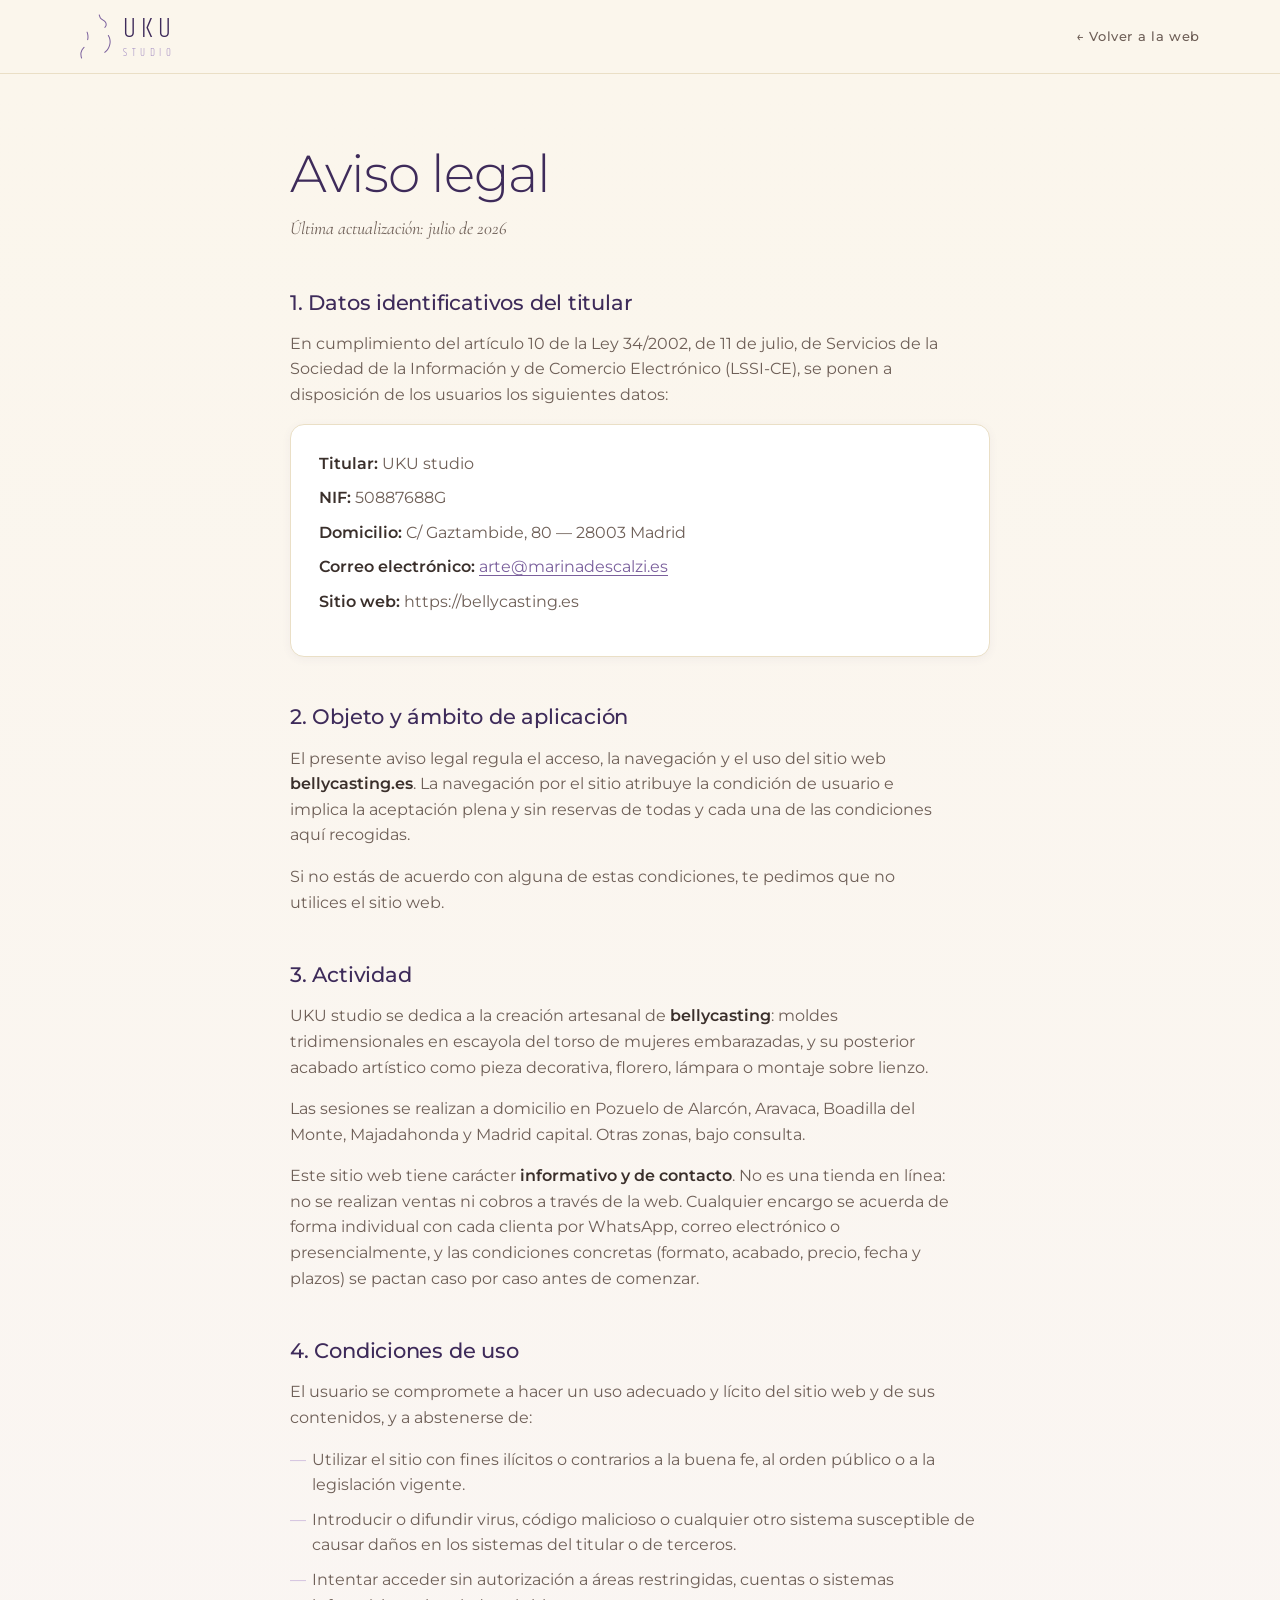
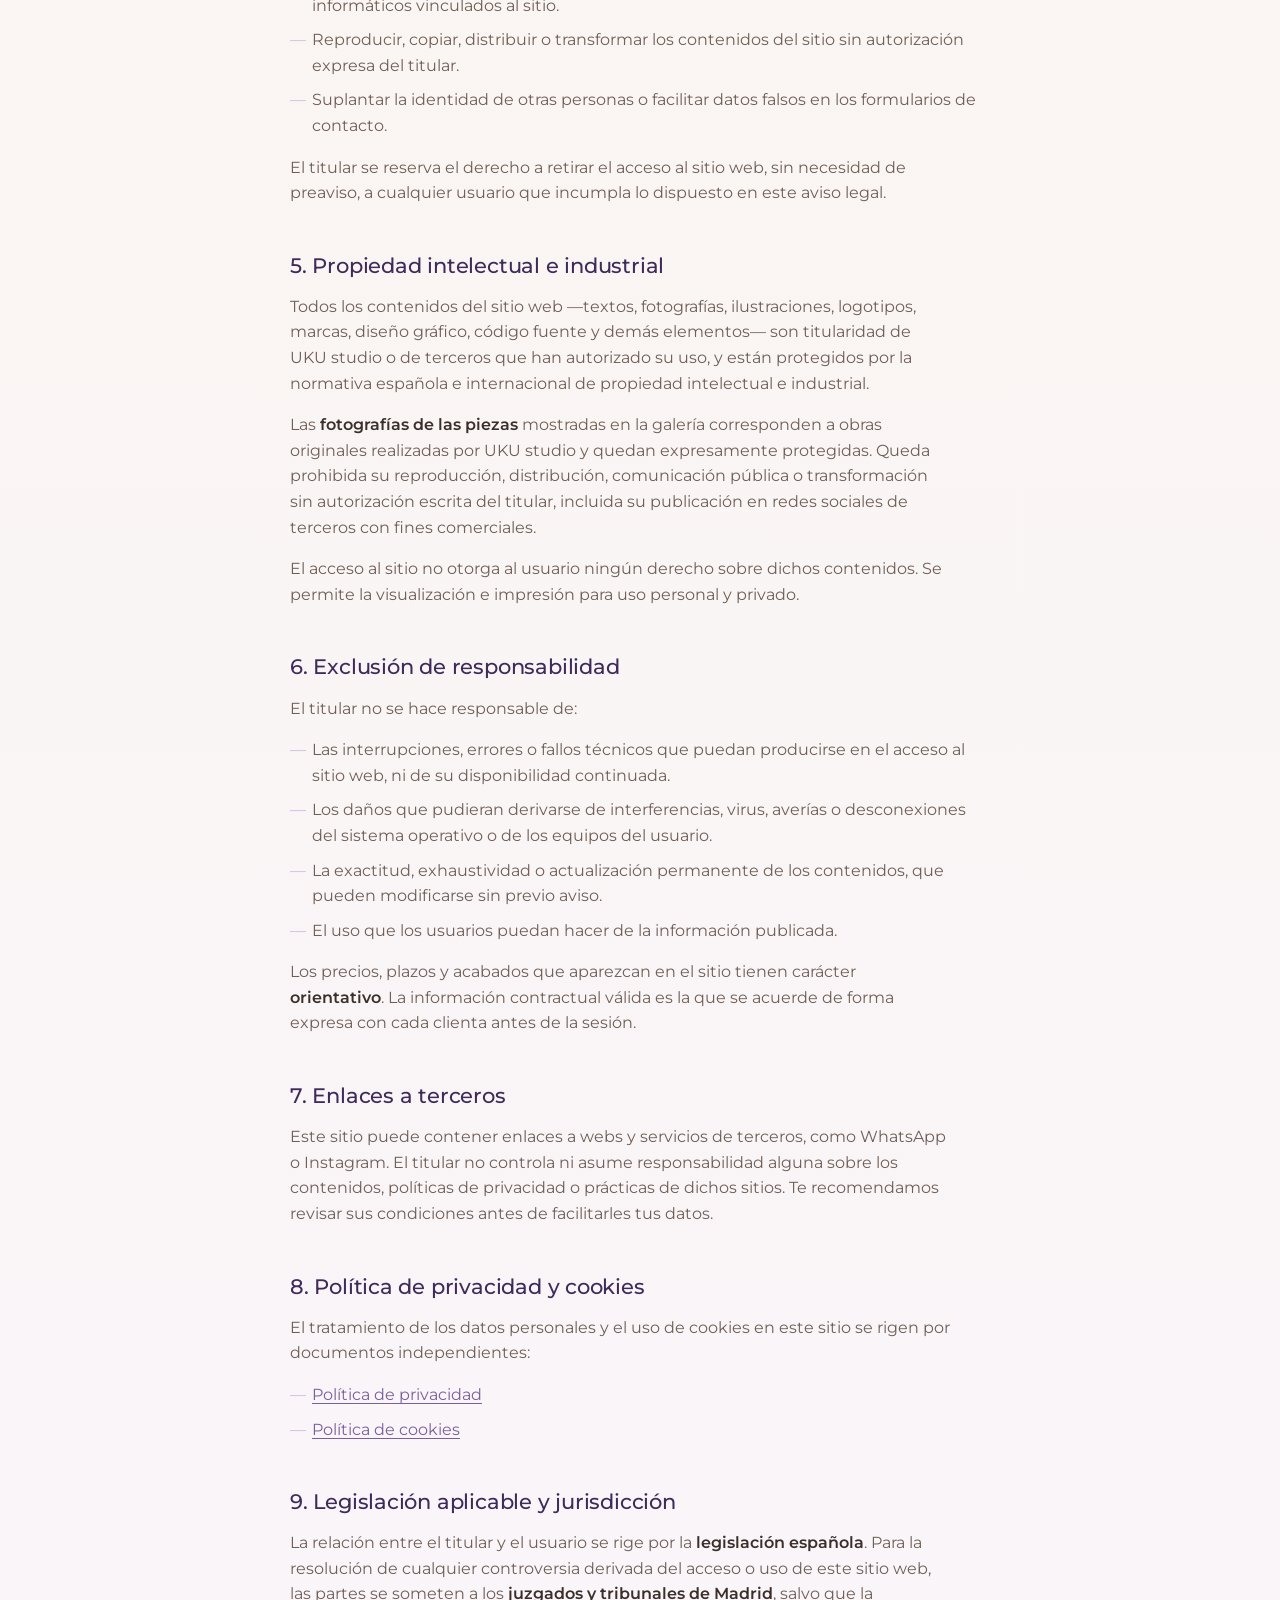
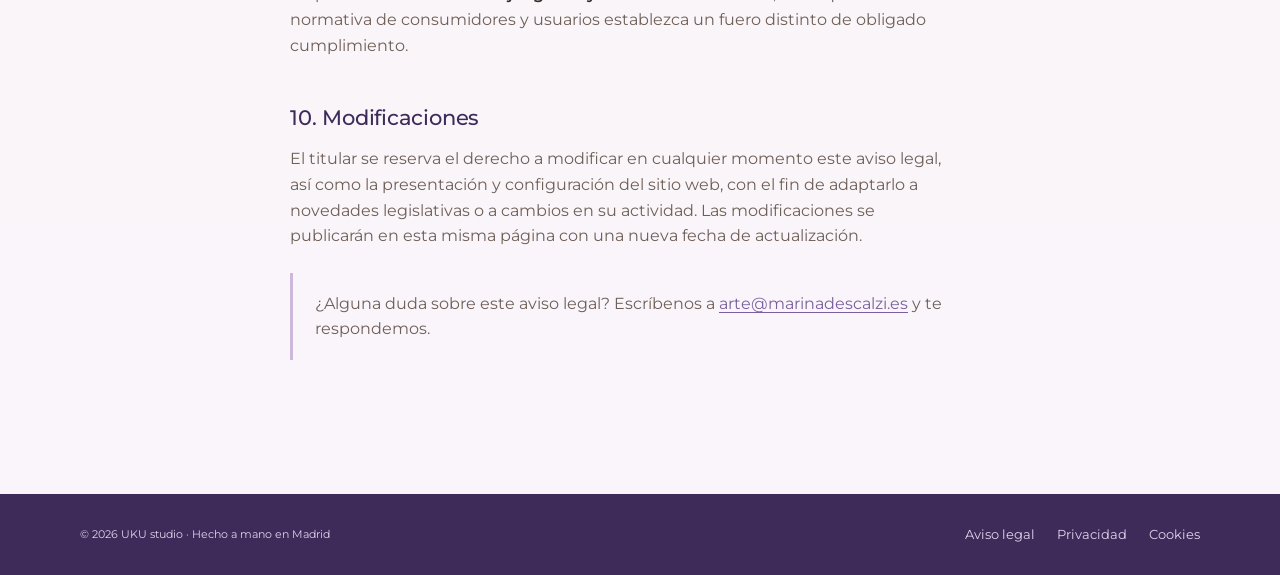
==== commit 505365cb: "El símbolo de la marca pasa a PNG con transparencia En SVG el filete del logo se veía fatal a tamaño" ====
--- a/aviso-legal.html
+++ b/aviso-legal.html
@@ -18,12 +18,7 @@
         <div class="legal-nav__inner">
             <a href="index.html" class="nav__brand" aria-label="UKU studio - Inicio">
                 <span class="nav__brand-mark" aria-hidden="true">
-                    <svg viewBox="-3 -3 106 153.2" xmlns="http://www.w3.org/2000/svg">
-                        <path d="M62.7 0 C63 0.9 64 3.6 64.7 5.4 C65.4 7.2 65.8 9.1 67.2 10.9 C68.6 12.6 70.8 14.1 73.1 15.8 C75.4 17.5 79 19.4 81 21.2 C83 23 84.3 24.9 85.2 26.7 C86.1 28.4 86.3 29.9 86.4 31.6 C86.5 33.3 86.4 35.2 85.7 37 C84.9 38.8 82.6 41.6 82 42.5"/>
-                        <path d="M21.2 58.8 C21.4 59.3 21.9 60.7 22.2 61.7 C22.6 62.8 23 64 23.2 65.2 C23.5 66.3 23.5 67.6 23.7 68.6 C23.9 69.7 24.1 70.6 24.2 71.6 C24.3 72.6 24.2 73.5 24.2 74.6 C24.2 75.6 24.3 76.9 24.2 78 C24.1 79.2 23.9 80.4 23.7 81.5 C23.5 82.6 23.3 84 23.2 84.4"/>
-                        <path d="M93.8 70.1 C94.4 71.4 96.6 75.1 97.5 77.5 C98.4 79.9 98.8 82.1 99.3 84.4 C99.7 86.8 100 89.5 100 91.9 C100 94.2 99.7 96.4 99.3 98.8 C98.8 101.2 98.1 103.7 97.3 106.2 C96.4 108.6 95.4 111.2 94.1 113.6 C92.8 116 91.4 118.1 89.4 120.5 C87.3 122.9 83 126.7 81.7 127.9"/>
-                        <path d="M10.9 110.6 C10.2 111.4 8.3 113.6 7.2 115.1 C6 116.5 4.8 117.9 4 119.5 C3.1 121.1 2.6 122.9 2 124.4 C1.4 126 0.8 127.4 0.5 128.9 C0.2 130.4 0 131.8 0 133.3 C0 134.9 0.3 136.7 0.5 138.3 C0.7 139.8 0.7 141.2 1 142.7 C1.3 144.2 2.2 146.4 2.5 147.2"/>
-                    </svg>
+                    <img src="images/logo-mark-nav.png" alt="" width="31" height="45">
                 </span>
                 <span class="nav__brand-text">
                     <span class="nav__brand-name">UKU</span>
--- a/styles.css
+++ b/styles.css
@@ -252,23 +252,19 @@
     gap: 12px;
     color: var(--lavender-900);
 }
+/* La silueta de la marca es un filete finísimo. En SVG el navegador la
+   reparte entre dos píxeles y a tamaño de cabecera se deshacía en gris
+   pálido, así que va como PNG con transparencia rasterizado a 4x: el
+   remuestreo del navegador da un trazo mucho más limpio y sólido.
+   Hay dos archivos porque el grosor tiene que ser distinto en cada tamaño;
+   uno solo se vería o demasiado fino arriba o demasiado gordo en el hero. */
 .nav__brand-mark {
-    color: var(--lavender-500);
     width: 31px;
     height: 45px;
     display: block;
     flex-shrink: 0;
 }
-.nav__brand-mark svg { width: 100%; height: 100%; }
-/* el trazo del logo es un filete finísimo; a tamaño de cabecera hay que
-   engordarlo o desaparece, así que el grosor se fija en cada contexto */
-.nav__brand-mark path { stroke-width: 3.4; }
-.nav__brand-mark svg,
-.hero__logo svg {
-    fill: none;
-    stroke: currentColor;
-    stroke-linecap: round;
-}
+.nav__brand-mark img { width: 100%; height: 100%; }
 .nav__brand-text {
     display: inline-flex;
     flex-direction: column;
@@ -1305,20 +1301,17 @@
     width: 102px;
     height: 148px;
     flex-shrink: 0;
-    color: var(--lavender-700);
     display: flex;
     align-items: center;
     justify-content: center;
 }
-.hero__logo svg {
+.hero__logo img {
     width: 100%;
     height: 100%;
 }
-.hero__logo path { stroke-width: 1.8; }
 @media (max-width: 720px) {
     .hero__title-row { gap: 16px; }
     .hero__logo { width: 66px; height: 96px; }
-    .hero__logo path { stroke-width: 2.6; }
 }
 
 /* ============ SERVICIOS — 4 COLUMNAS ============ */
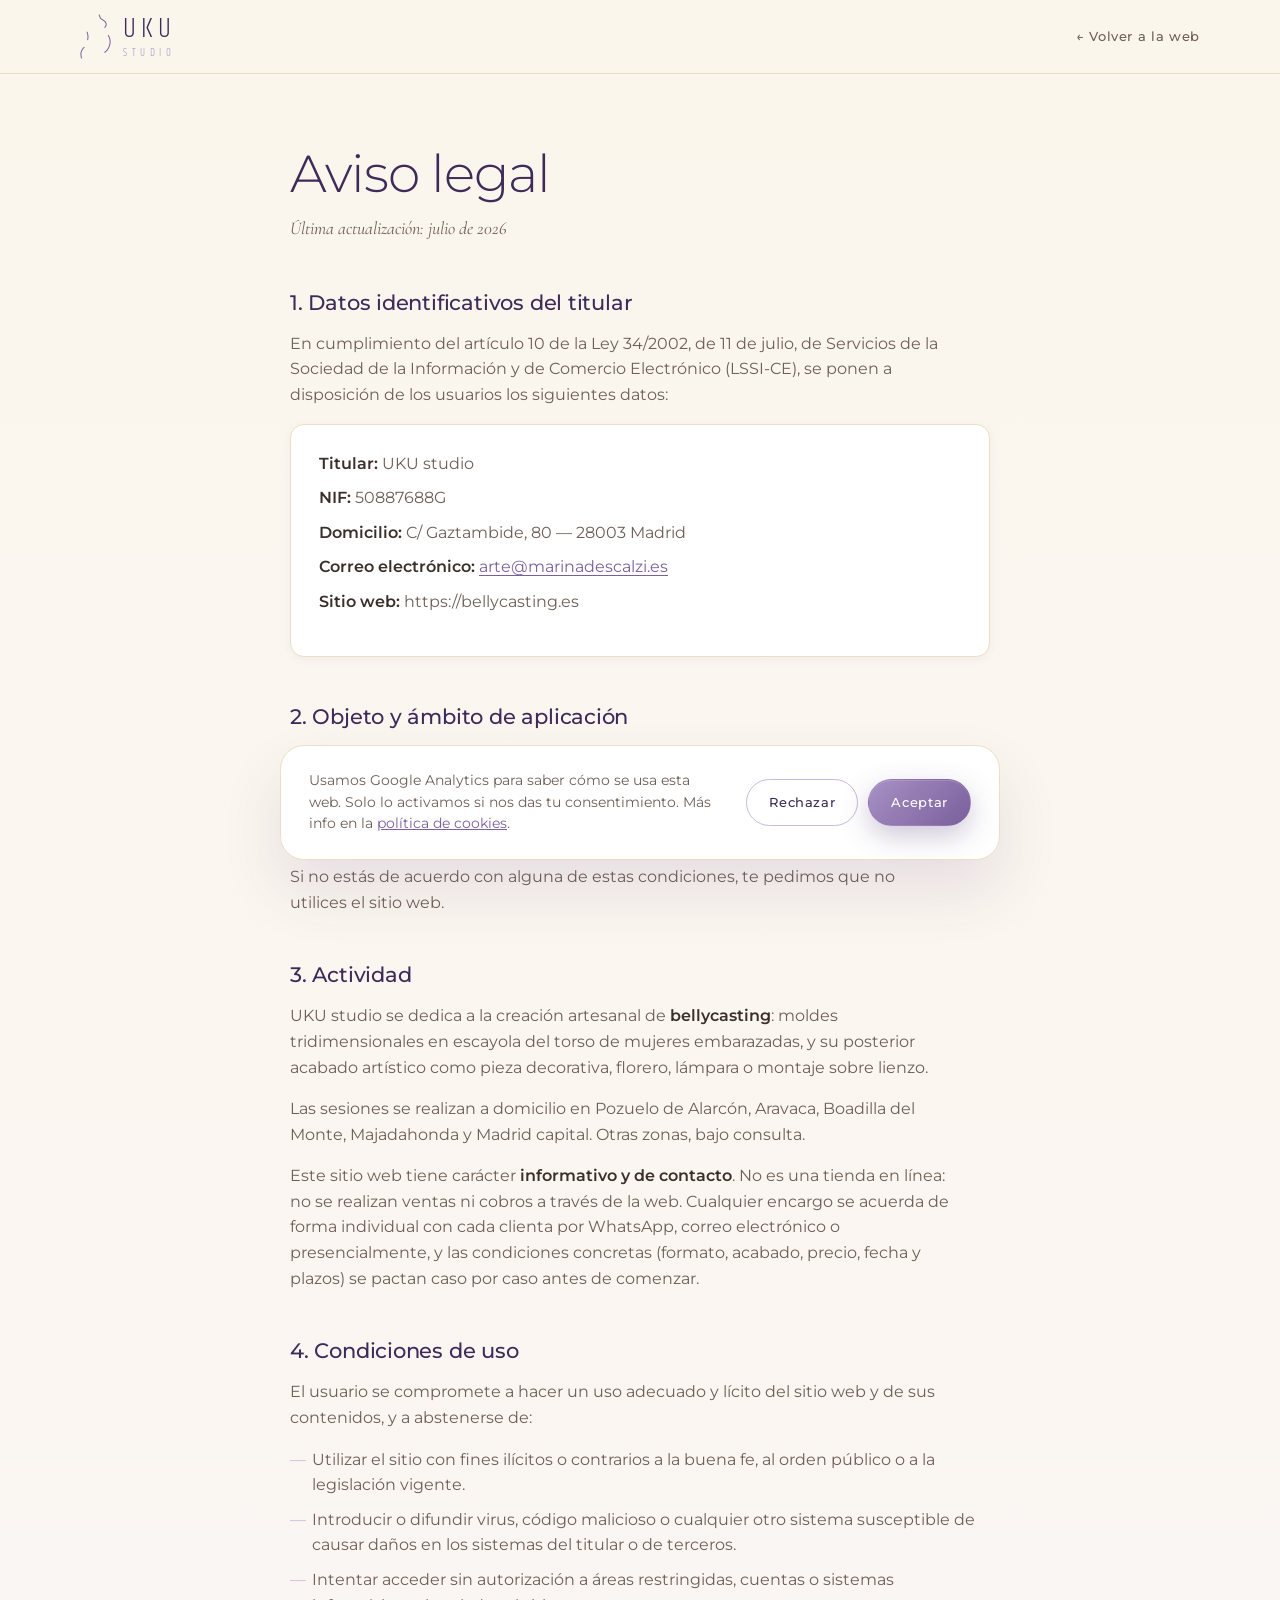
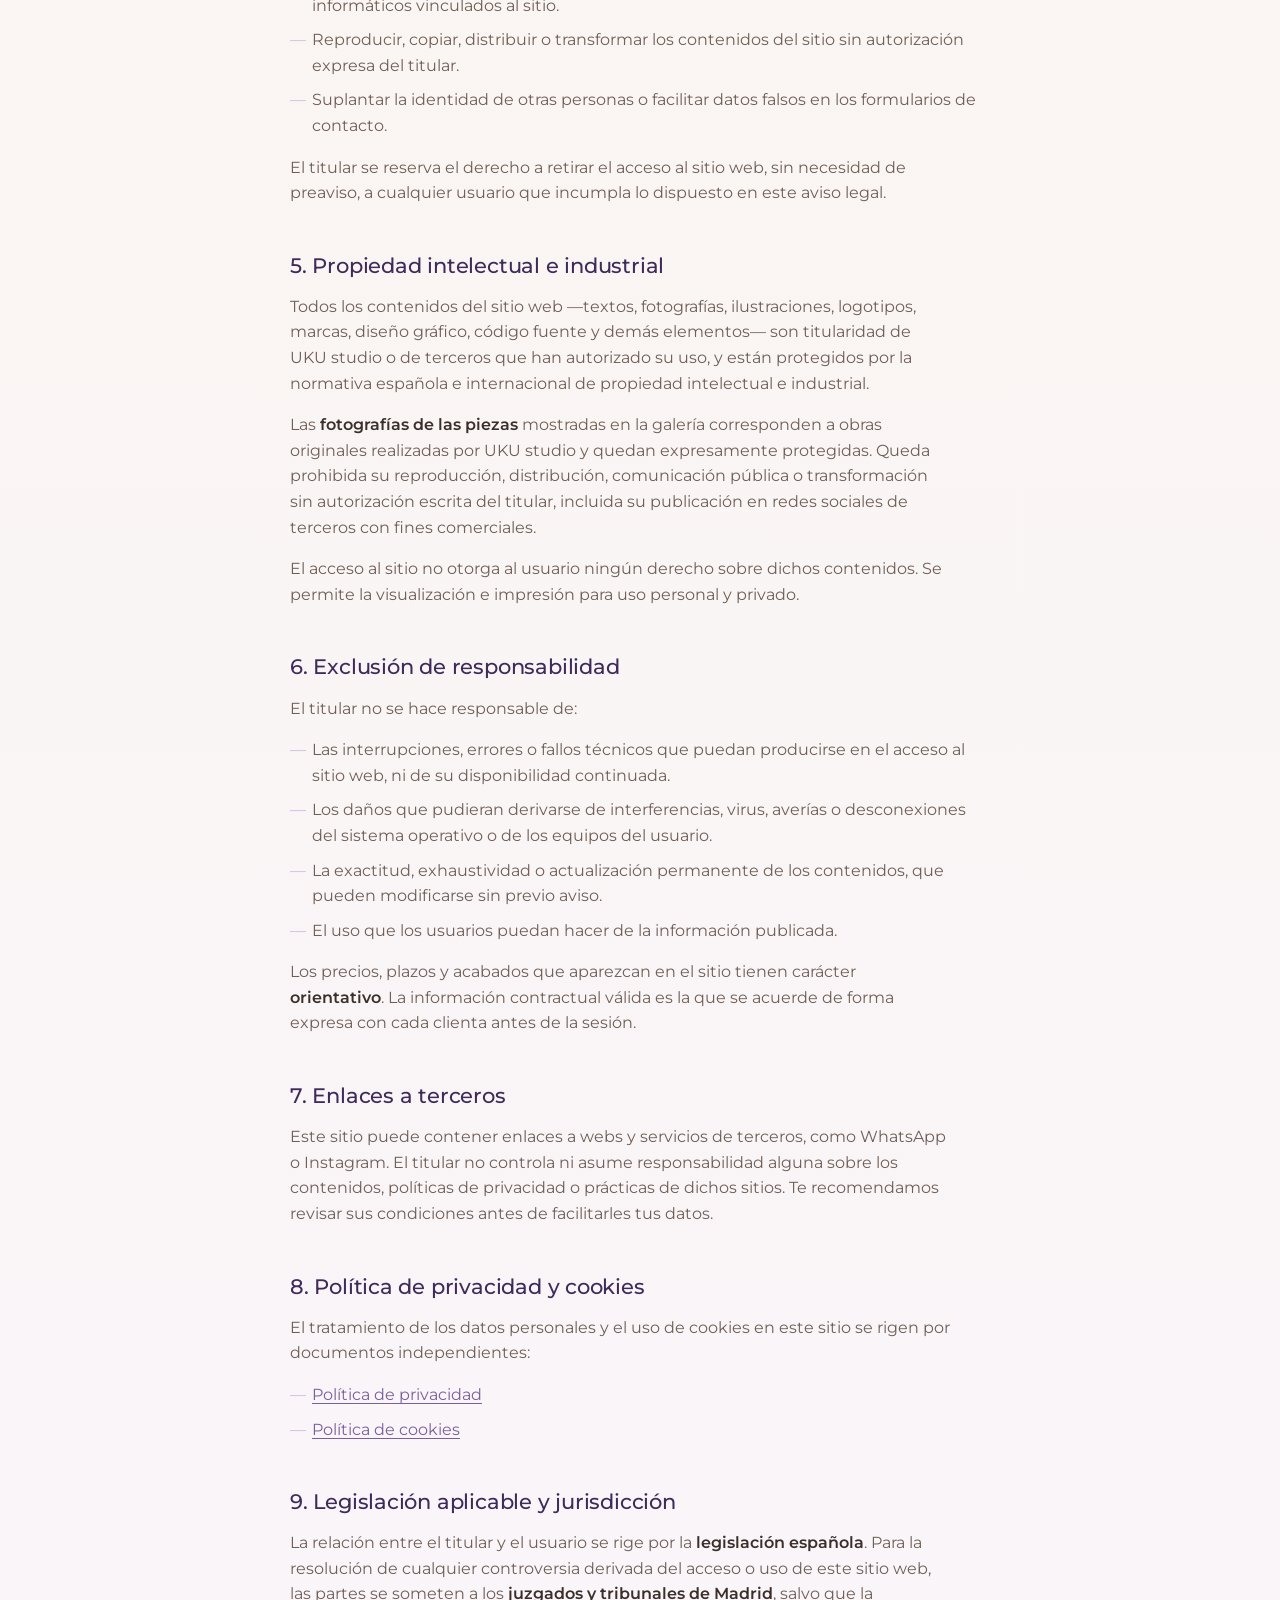
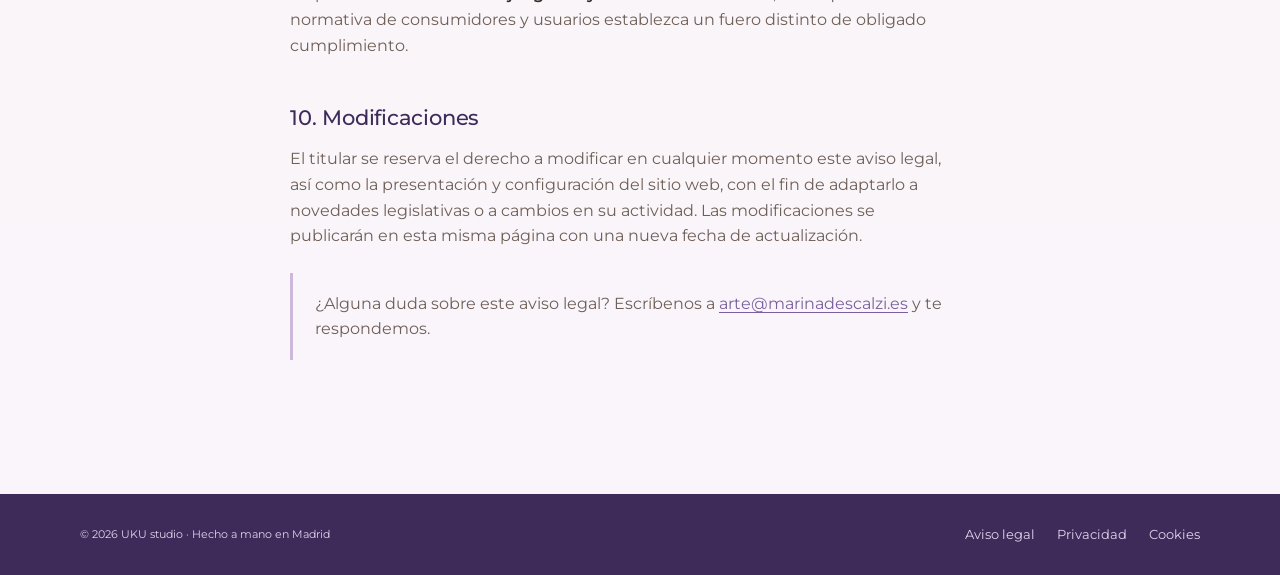
==== commit 21ace1a9: "Añadir Google Analytics (GA4) con banner de consentimiento de cookies GA4 solo se carga tras aceptac" ====
--- a/aviso-legal.html
+++ b/aviso-legal.html
@@ -114,6 +114,17 @@
         </div>
     </footer>
 
+    <!-- ============ COOKIE BANNER ============ -->
+    <div class="cookie-banner" id="cookieBanner" role="dialog" aria-live="polite" aria-label="Consentimiento de cookies">
+        <div class="cookie-banner__inner">
+            <p>Usamos Google Analytics para saber cómo se usa esta web. Solo lo activamos si nos das tu consentimiento. Más info en la <a href="politica-cookies.html">política de cookies</a>.</p>
+            <div class="cookie-banner__actions">
+                <button type="button" id="cookieReject" class="btn btn--ghost cookie-banner__btn">Rechazar</button>
+                <button type="button" id="cookieAccept" class="btn btn--primary cookie-banner__btn">Aceptar</button>
+            </div>
+        </div>
+    </div>
+
     <script src="script.js"></script>
 </body>
 </html>
--- a/styles.css
+++ b/styles.css
@@ -1859,3 +1859,55 @@
     .legal h2 { margin-top: 38px; }
     .legal-foot__inner { justify-content: center; text-align: center; }
 }
+
+/* ============ COOKIE BANNER ============ */
+.cookie-banner {
+    position: fixed;
+    left: 0;
+    right: 0;
+    bottom: 0;
+    z-index: 1000;
+    transform: translateY(110%);
+    transition: transform 0.5s var(--ease-out);
+    padding: var(--gutter);
+    pointer-events: none;
+}
+.cookie-banner.is-visible {
+    transform: translateY(0);
+    pointer-events: auto;
+}
+.cookie-banner__inner {
+    max-width: 720px;
+    margin: 0 auto;
+    background: var(--white);
+    border: 1px solid var(--cream-200);
+    border-radius: var(--radius-lg);
+    box-shadow: var(--shadow-lg);
+    padding: 24px 28px;
+    display: flex;
+    align-items: center;
+    gap: 22px;
+    flex-wrap: wrap;
+}
+.cookie-banner__inner p {
+    flex: 1 1 320px;
+    font-size: 13.5px;
+    color: var(--warm-600);
+    margin: 0;
+}
+.cookie-banner__inner a { color: var(--lavender-700); text-decoration: underline; }
+.cookie-banner__actions {
+    display: flex;
+    gap: 10px;
+    flex-shrink: 0;
+}
+.cookie-banner__btn {
+    padding: 12px 22px;
+    font-size: 13px;
+}
+
+@media (max-width: 560px) {
+    .cookie-banner { padding: 14px; }
+    .cookie-banner__inner { padding: 20px; flex-direction: column; align-items: stretch; }
+    .cookie-banner__actions { justify-content: flex-end; }
+}
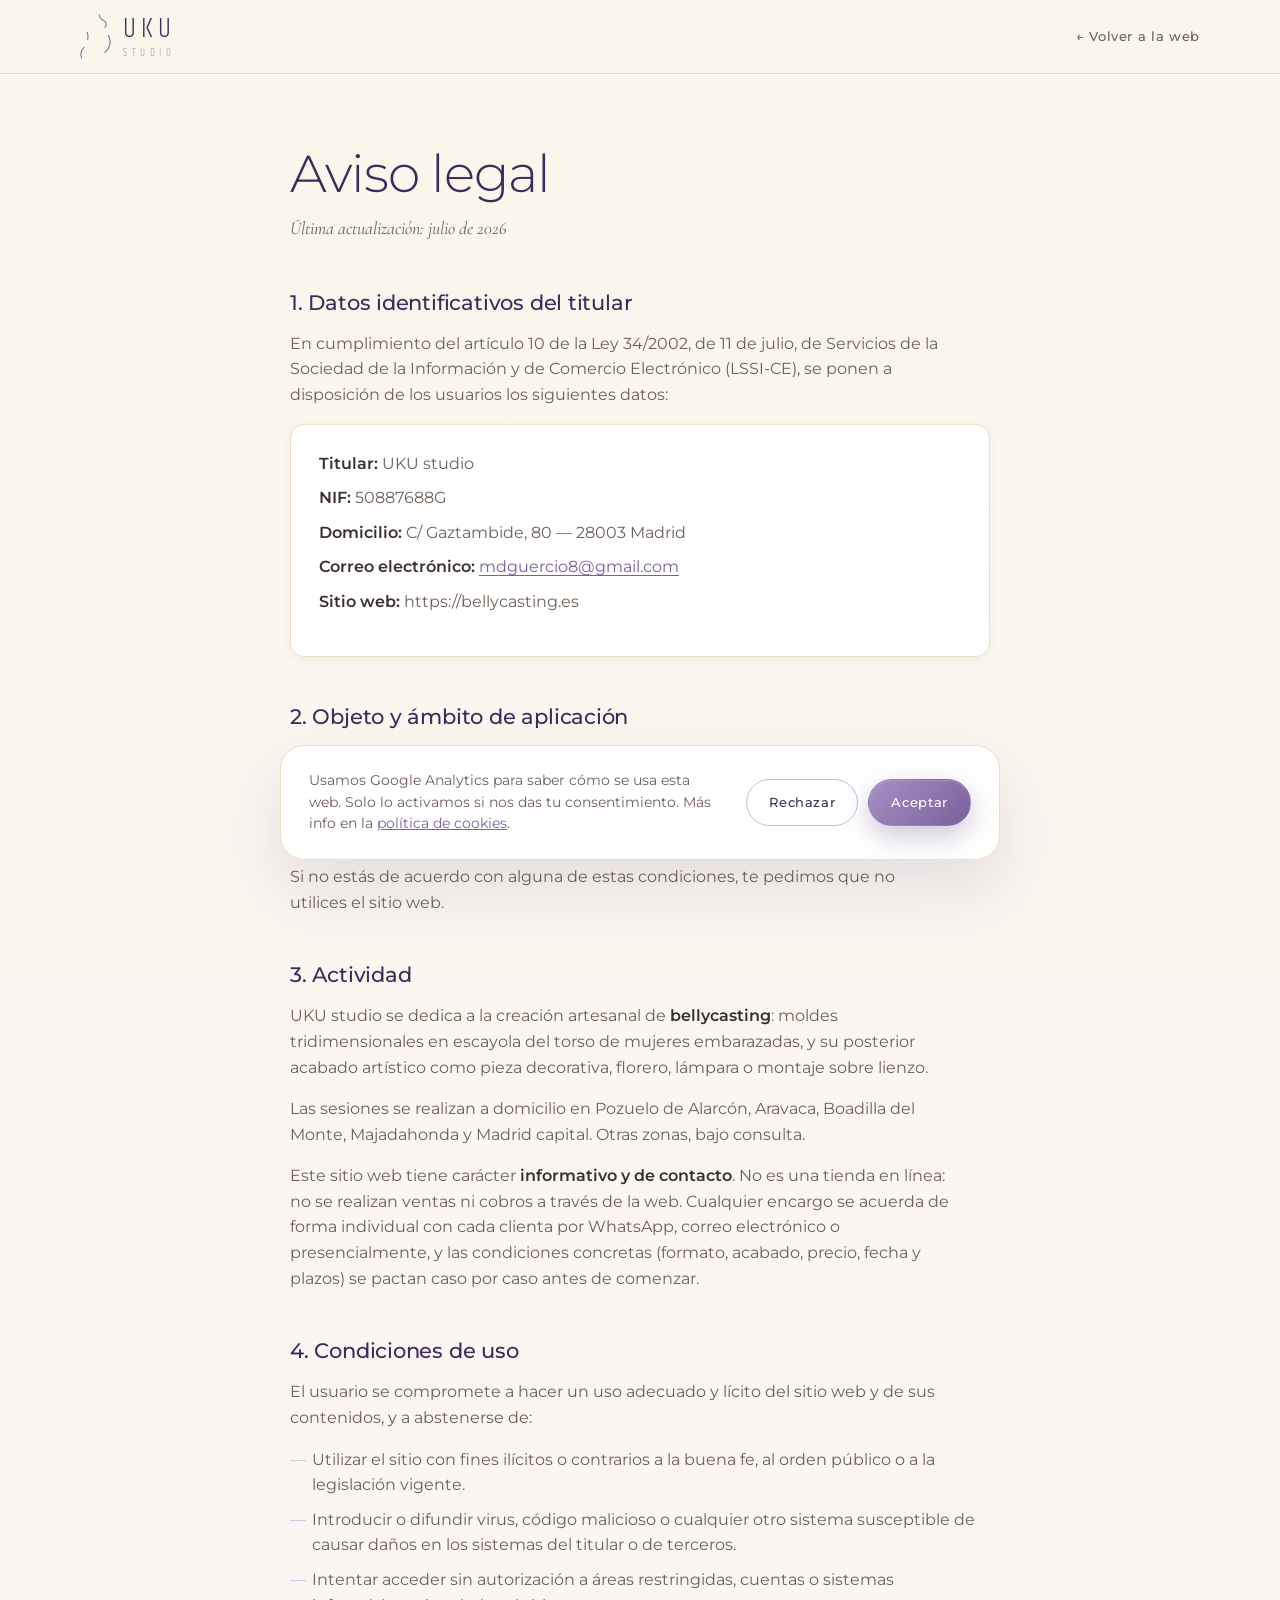
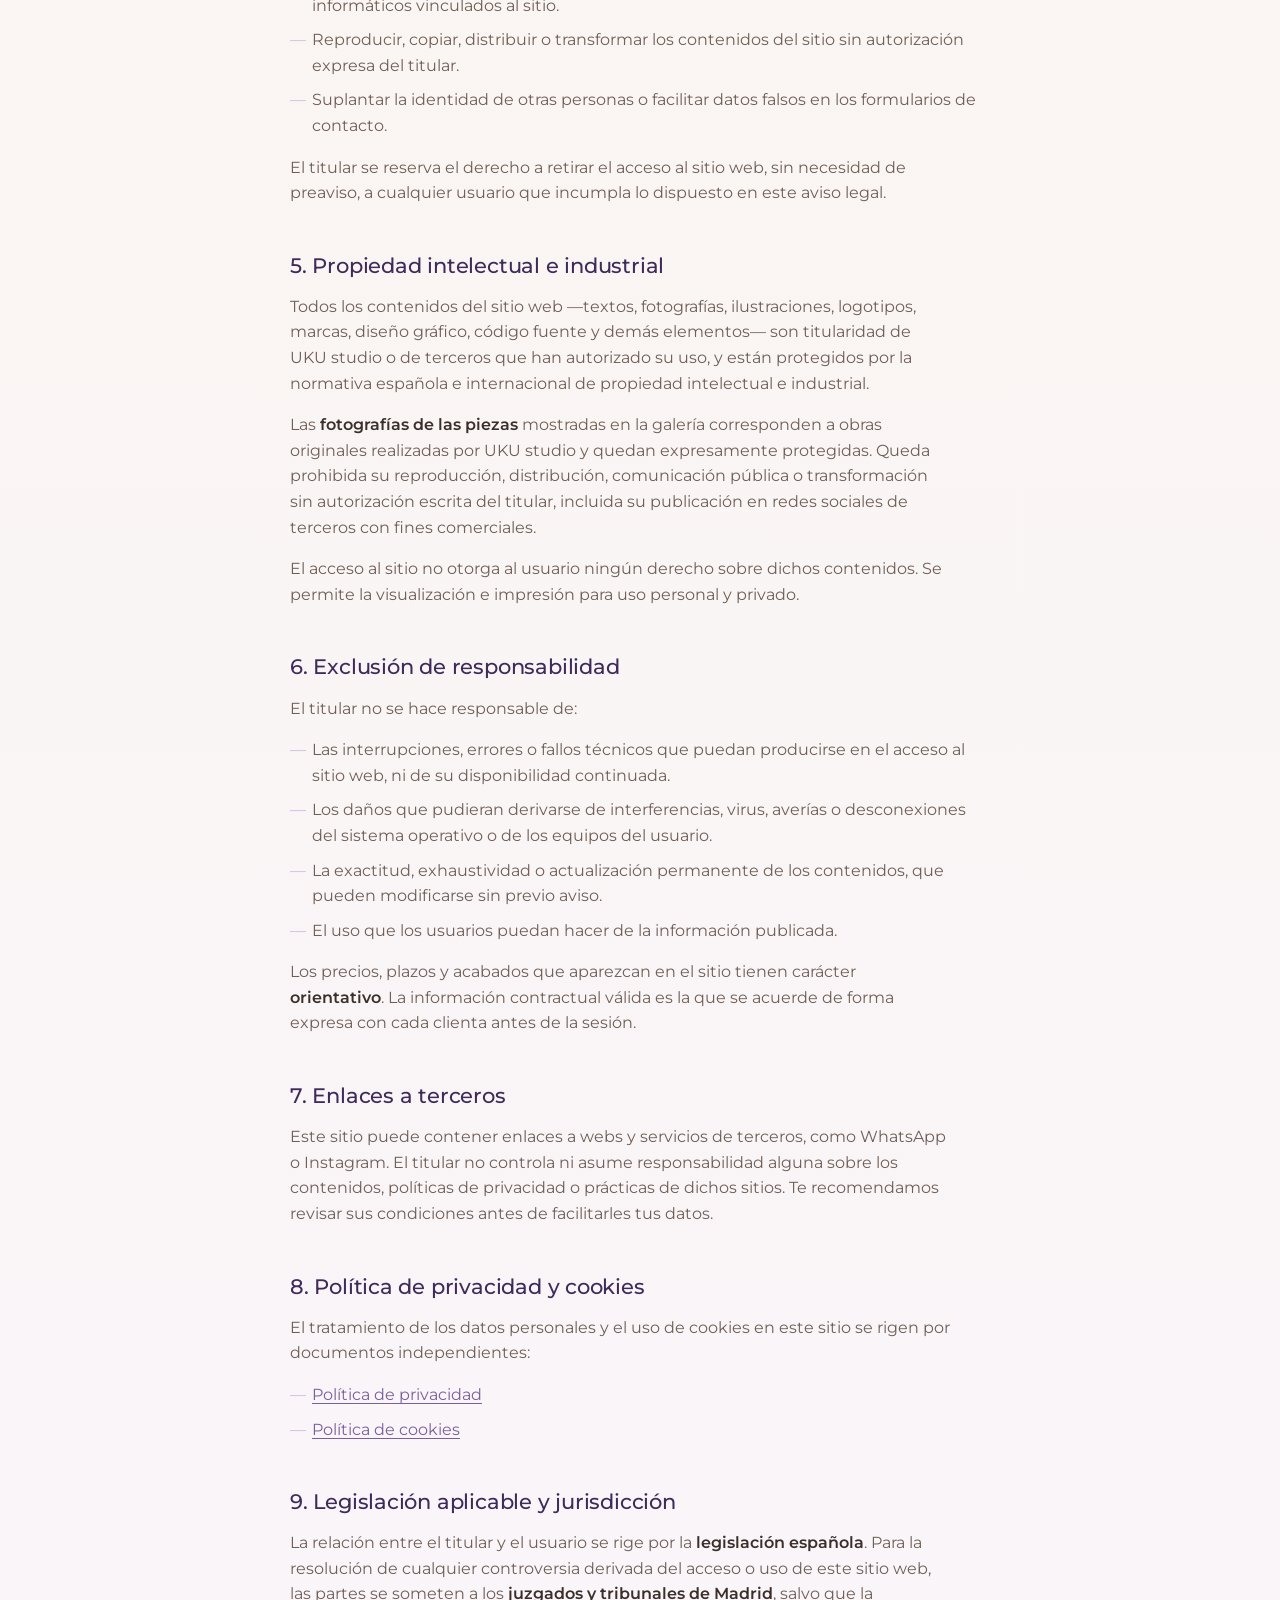
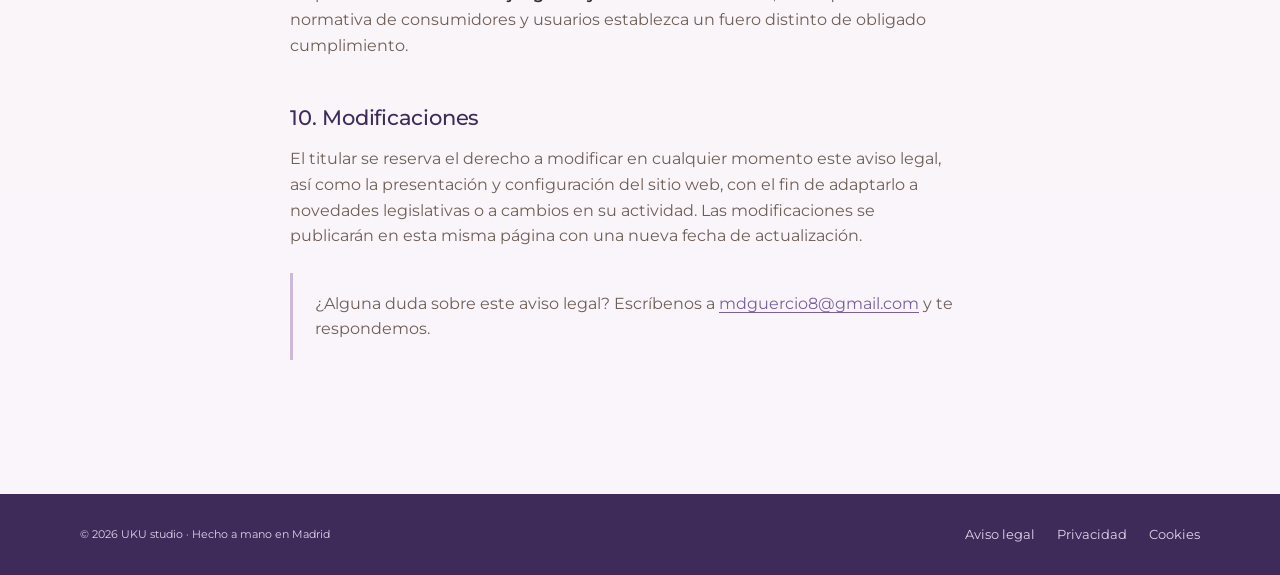
==== commit eb54a93b: "Cambiar el email de contacto a mdguercio8@gmail.com Co-Authored-By: Claude Opus 5.5 <noreply@anthrop" ====
--- a/aviso-legal.html
+++ b/aviso-legal.html
@@ -3,8 +3,25 @@
 <head>
     <meta charset="UTF-8">
     <meta name="viewport" content="width=device-width, initial-scale=1.0">
+    <!-- Google tag (gtag.js) con Consent Mode v2: sin cookies hasta que se acepte el banner -->
+    <script>
+        window.dataLayer = window.dataLayer || [];
+        function gtag(){dataLayer.push(arguments);}
+        var ukuConsent = null;
+        try { ukuConsent = localStorage.getItem('uku_cookie_consent'); } catch (e) {}
+        gtag('consent', 'default', {
+            ad_storage: 'denied',
+            ad_user_data: 'denied',
+            ad_personalization: 'denied',
+            analytics_storage: ukuConsent === 'accepted' ? 'granted' : 'denied'
+        });
+        gtag('js', new Date());
+        gtag('config', 'G-456N702PST');
+    </script>
+    <script async src="https://www.googletagmanager.com/gtag/js?id=G-456N702PST"></script>
     <meta name="description" content="Aviso legal de UKU studio — bellycasting artesanal en Madrid.">
     <meta name="robots" content="index, follow">
+    <link rel="canonical" href="https://bellycasting.es/aviso-legal.html">
     <title>Aviso legal — UKU studio</title>
     <link rel="icon" type="image/svg+xml" href="images/favicon.svg">
     <link rel="preconnect" href="https://fonts.googleapis.com">
@@ -41,7 +58,7 @@
                     <li><strong>Titular:</strong> UKU studio</li>
                     <li><strong>NIF:</strong> 50887688G</li>
                     <li><strong>Domicilio:</strong> C/ Gaztambide, 80 — 28003 Madrid</li>
-                    <li><strong>Correo electrónico:</strong> <a href="mailto:arte@marinadescalzi.es">arte@marinadescalzi.es</a></li>
+                    <li><strong>Correo electrónico:</strong> <a href="mailto:mdguercio8@gmail.com">mdguercio8@gmail.com</a></li>
                     <li><strong>Sitio web:</strong> https://bellycasting.es</li>
                 </ul>
             </div>
@@ -98,7 +115,7 @@
             <p>El titular se reserva el derecho a modificar en cualquier momento este aviso legal, así como la presentación y configuración del sitio web, con el fin de adaptarlo a novedades legislativas o a cambios en su actividad. Las modificaciones se publicarán en esta misma página con una nueva fecha de actualización.</p>
 
             <div class="legal__note">
-                <p>¿Alguna duda sobre este aviso legal? Escríbenos a <a href="mailto:arte@marinadescalzi.es">arte@marinadescalzi.es</a> y te respondemos.</p>
+                <p>¿Alguna duda sobre este aviso legal? Escríbenos a <a href="mailto:mdguercio8@gmail.com">mdguercio8@gmail.com</a> y te respondemos.</p>
             </div>
         </div>
     </main>
--- a/styles.css
+++ b/styles.css
@@ -744,6 +744,7 @@
     display: grid;
     grid-template-columns: repeat(3, 1fr);
     grid-auto-rows: 280px;
+    grid-auto-flow: dense;
     gap: 18px;
 }
 
@@ -951,6 +952,9 @@
     line-height: 1.8;
     max-width: none;
 }
+.about__copy p .about__quote {
+    color: var(--lavender-700);
+}
 .about__copy p em {
     font-family: var(--font-serif);
     font-style: italic;
@@ -1213,6 +1217,127 @@
 }
 
 /* ============ BACK TO TOP ============ */
+.experience-trigger {
+    position: fixed;
+    left: 20px;
+    bottom: 20px;
+    z-index: 90;
+    width: 56px;
+    height: 56px;
+    aspect-ratio: 1 / 1;
+    padding: 0;
+    border: none;
+    border-radius: 50%;
+    display: flex;
+    align-items: center;
+    justify-content: center;
+    background: linear-gradient(135deg, var(--lavender-500) 0%, var(--lavender-700) 100%);
+    color: var(--white);
+    box-shadow: 0 10px 28px rgba(93, 69, 121, 0.35), inset 0 1px 0 rgba(255, 255, 255, 0.15);
+    transition: transform 0.3s var(--ease), box-shadow 0.3s var(--ease);
+}
+.experience-trigger::after {
+    content: '';
+    position: absolute;
+    inset: 0;
+    border-radius: 50%;
+    box-shadow: 0 0 0 0 rgba(167, 145, 196, 0.45);
+    animation: experience-pulse 2.6s ease-out infinite;
+    pointer-events: none;
+}
+@keyframes experience-pulse {
+    0% { box-shadow: 0 0 0 0 rgba(167, 145, 196, 0.45); }
+    70% { box-shadow: 0 0 0 16px rgba(167, 145, 196, 0); }
+    100% { box-shadow: 0 0 0 0 rgba(167, 145, 196, 0); }
+}
+.experience-trigger:hover {
+    transform: translateY(-2px) scale(1.06);
+    box-shadow: 0 16px 36px rgba(93, 69, 121, 0.5);
+}
+.experience-trigger__tooltip {
+    position: absolute;
+    left: calc(100% + 12px);
+    top: 50%;
+    transform: translateY(-50%) translateX(-6px);
+    white-space: nowrap;
+    background: var(--cream-50);
+    color: var(--lavender-900);
+    padding: 8px 14px;
+    border-radius: 100px;
+    font-size: 11px;
+    font-weight: 500;
+    letter-spacing: 0.05em;
+    box-shadow: 0 4px 12px rgba(62, 43, 90, 0.12);
+    opacity: 0;
+    pointer-events: none;
+    transition: opacity 0.25s var(--ease), transform 0.25s var(--ease);
+}
+@media (hover: hover) {
+    .experience-trigger:hover .experience-trigger__tooltip,
+    .experience-trigger:focus-visible .experience-trigger__tooltip {
+        opacity: 1;
+        transform: translateY(-50%) translateX(0);
+    }
+}
+
+.experience-dialog {
+    position: fixed;
+    inset: 0;
+    z-index: 200;
+    display: flex;
+    align-items: center;
+    justify-content: center;
+    padding: 24px;
+    background: rgba(26, 20, 35, 0.38);
+    opacity: 0;
+    pointer-events: none;
+    transition: opacity 0.3s var(--ease);
+}
+.experience-dialog.is-open {
+    opacity: 1;
+    pointer-events: auto;
+}
+.experience-dialog__panel {
+    position: relative;
+    width: min(100%, 540px);
+    padding: 44px 48px 48px;
+    background: var(--cream-50);
+    border: 1px solid var(--cream-200);
+    border-radius: var(--radius-lg);
+    box-shadow: var(--shadow-lg);
+    transform: translateY(12px);
+    transition: transform 0.3s var(--ease);
+}
+.experience-dialog.is-open .experience-dialog__panel { transform: translateY(0); }
+.experience-dialog__panel .eyebrow { margin-bottom: 16px; }
+.experience-dialog__panel h2 {
+    margin-bottom: 22px;
+    font-size: clamp(28px, 4vw, 40px);
+}
+.experience-dialog__panel p {
+    max-width: none;
+    margin-bottom: 14px;
+    font-size: 15px;
+    line-height: 1.7;
+}
+.experience-dialog__panel .btn { margin-top: 10px; }
+.experience-dialog__close {
+    position: absolute;
+    top: 14px;
+    right: 18px;
+    width: 32px;
+    height: 32px;
+    color: var(--warm-600);
+    font-size: 28px;
+    font-weight: 300;
+    line-height: 1;
+    transition: color 0.3s var(--ease), transform 0.3s var(--ease);
+}
+.experience-dialog__close:hover {
+    color: var(--lavender-900);
+    transform: rotate(90deg);
+}
+
 .back-top {
     position: fixed;
     bottom: 76px;
@@ -1247,6 +1372,15 @@
     border-color: var(--lavender-500);
 }
 @media (max-width: 720px) {
+    .experience-trigger {
+        left: 16px;
+        bottom: 16px;
+        width: 48px;
+        height: 48px;
+    }
+    .experience-trigger svg { width: 19px; height: 19px; }
+    .experience-dialog { padding: 16px; }
+    .experience-dialog__panel { padding: 38px 26px 30px; }
     .back-top { bottom: 66px; right: 16px; width: 36px; height: 36px; }
 }
 
@@ -1289,29 +1423,58 @@
 /* ============ HERO LOGO PLACEHOLDER ============ */
 .hero__title-row {
     display: flex;
-    align-items: center;
+    align-items: flex-start;
     gap: 24px;
     margin-bottom: 28px;
 }
+.hero__title-col { flex: 1; }
 .hero__title-row .hero__title {
     margin-bottom: 0;
-    flex: 1;
 }
 .hero__logo {
-    width: 102px;
-    height: 148px;
+    position: relative;
+    width: 130px;
+    height: 130px;
+    overflow: hidden;
     flex-shrink: 0;
-    display: flex;
-    align-items: center;
-    justify-content: center;
+    transform: translate(-5cm, -2cm);
 }
 .hero__logo img {
-    width: 100%;
-    height: 100%;
+    position: absolute;
+    top: -59px;
+    left: 0;
+    width: 130px;
+    height: 189px;
+}
+
+/* ============ TRAZO FIJO EN LA BARRA (pechos de la silueta) ============ */
+.nav__silhouette {
+    position: fixed;
+    top: 10px;
+    z-index: 101;
+    width: 130px;
+    height: 59px;
+    overflow: hidden;
+    pointer-events: none;
+    opacity: 0;
+    transform: translateX(20px);
+    transition: opacity 0.3s var(--ease);
+}
+.nav__silhouette.is-positioned.is-visible { opacity: 1; }
+.nav__silhouette img {
+    position: absolute;
+    top: 0;
+    left: 0;
+    width: 130px;
+    height: 189px;
 }
 @media (max-width: 720px) {
+    /* en móvil no hay espacio junto al menú hamburguesa: se oculta el
+       trazo fijo de la barra y se muestra la silueta completa en el hero */
+    .nav__silhouette { display: none; }
     .hero__title-row { gap: 16px; }
-    .hero__logo { width: 66px; height: 96px; }
+    .hero__logo { width: 64px; height: 93px; overflow: visible; transform: translate(-0.8cm, -0.3cm); }
+    .hero__logo img { top: 0; width: 64px; height: 93px; }
 }
 
 /* ============ SERVICIOS — 4 COLUMNAS ============ */
@@ -1769,6 +1932,7 @@
     text-decoration-thickness: 1px;
 }
 .legal a:not(.legal-nav__back):hover { color: var(--lavender-900); }
+.legal a.btn, .legal a.btn:hover { text-decoration: none; }
 .legal strong { color: var(--warm-800); font-weight: 600; }
 
 .legal ul, .legal ol {
